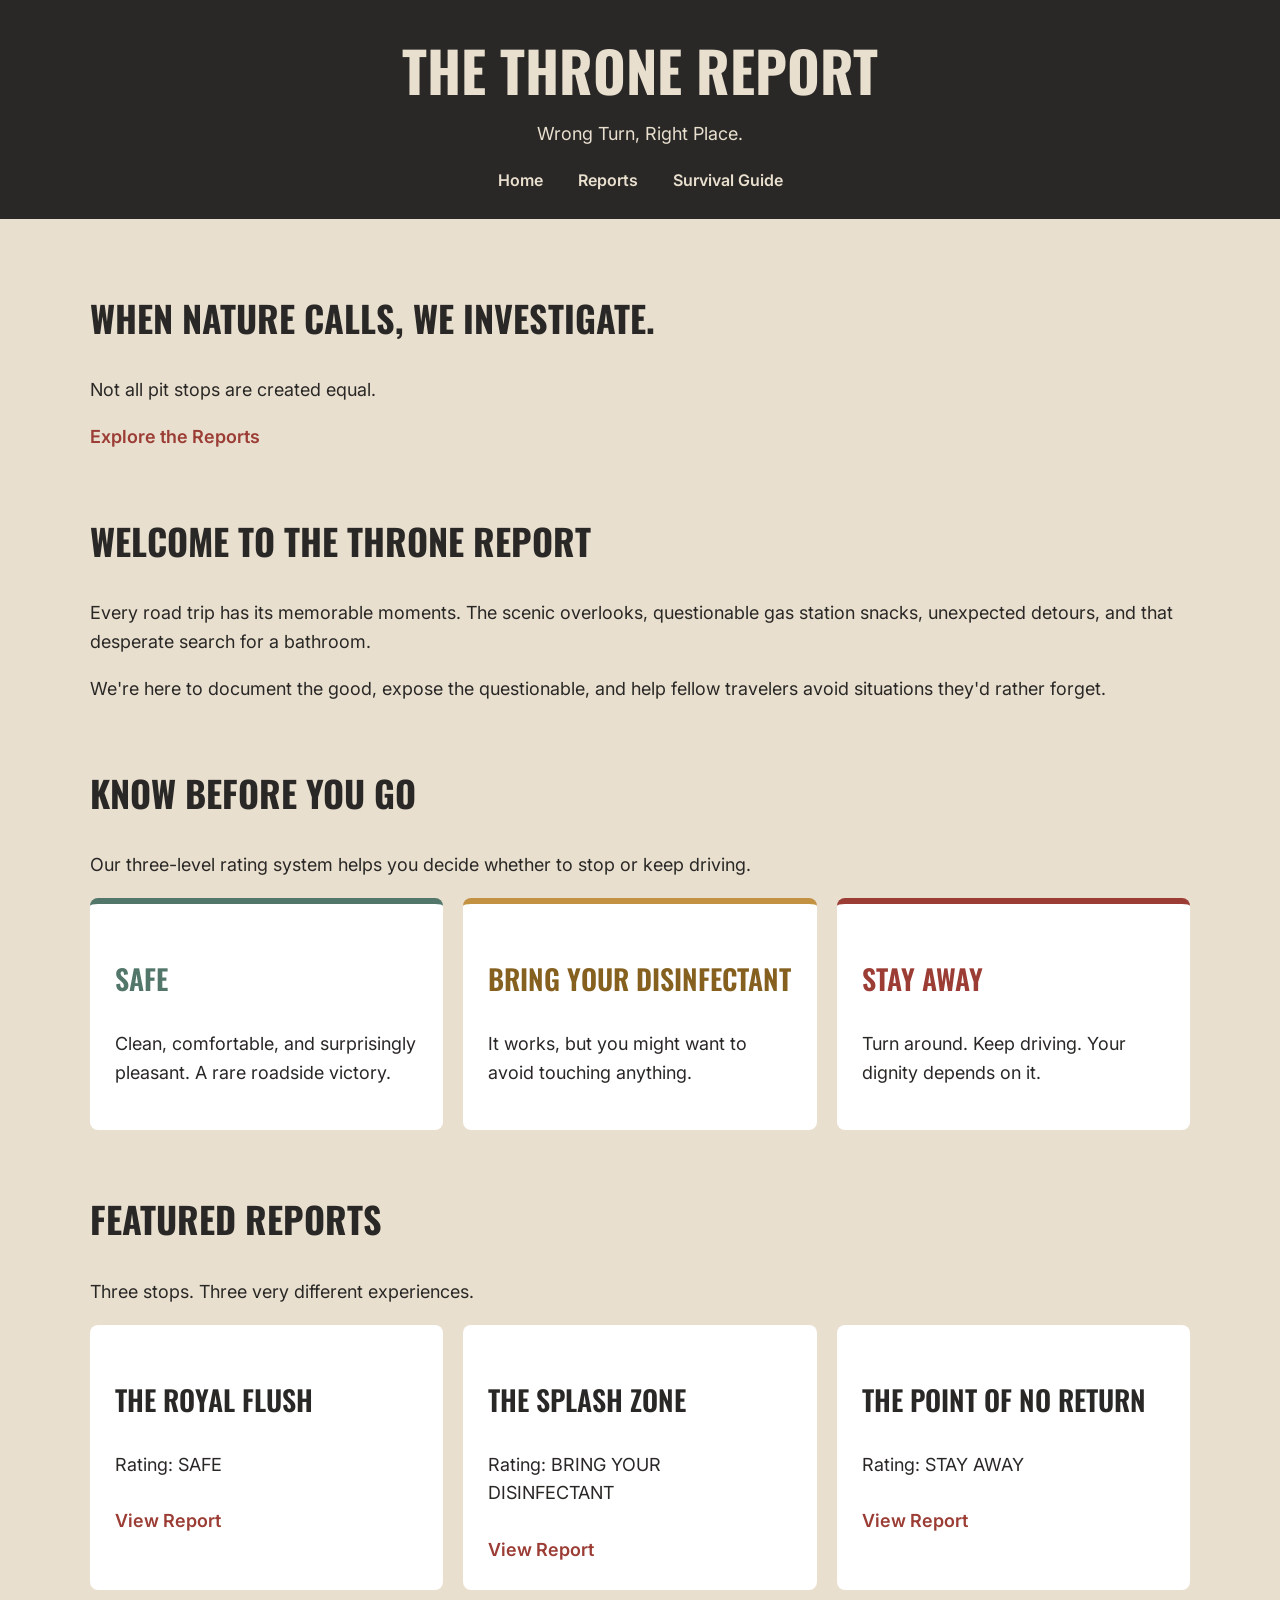
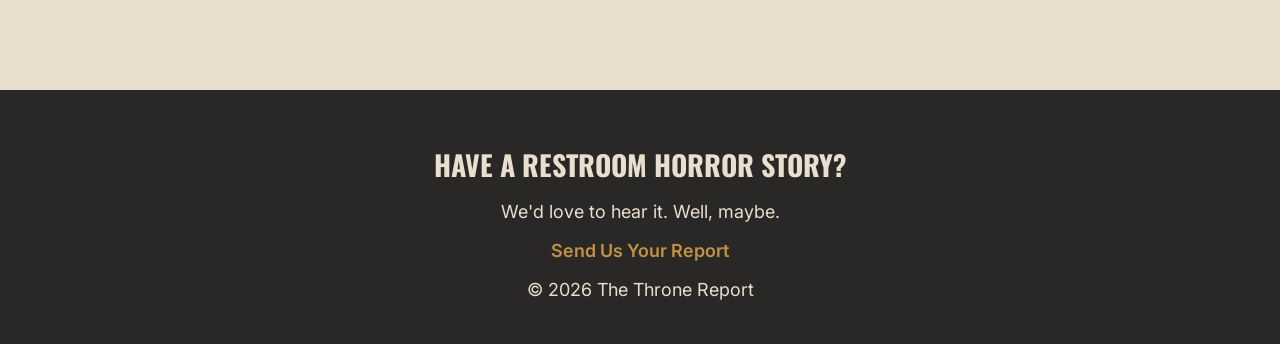
==== index.html @ c5a7fa31 "First draft - The Throne Report" ====
<!DOCTYPE html>
<html lang="en">
<head>
    <meta charset="UTF-8">
    <meta name="viewport" content="width=device-width, initial-scale=1.0">
    <title>The Throne Report | Home</title>
    <link rel="stylesheet" href="css/style.css">
    <script src="js/script.js" defer></script>
</head>
<body>
<header>
    <h1>The Throne Report</h1>
    <p>Wrong Turn, Right Place.</p>

    <nav>
        <a href="index.html">Home</a>
        <a href="reports.html">Reports</a>
        <a href="survival-guide.html">Survival Guide</a>
    </nav>
</header>

<main>
    <section id="hero">
        <h2>When Nature Calls, We Investigate.</h2>
        <p>Not all pit stops are created equal.</p>
        <a href="reports.html">Explore the Reports</a>
    </section>

    <section id="about">
        <h2>Welcome to The Throne Report</h2>

        <p>Every road trip has its memorable moments.
        The scenic overlooks, questionable gas station
        snacks, unexpected detours, and that desperate
        search for a bathroom.</p>

        <p>We're here to document the good, expose the
        questionable, and help fellow travelers avoid
        situations they'd rather forget.</p>
    </section>

<section id="ratings">
    <h2>Know Before You Go</h2>
    <p>Our three-level rating system helps you
    decide whether to stop or keep driving.</p>

    <div class="rating-cards">
        <div class="rating safe">
            <h3>SAFE</h3>
            <p>Clean, comfortable, and surprisingly pleasant.
            A rare roadside victory.</p>
        </div>

        <div class="rating caution">
            <h3>BRING YOUR DISINFECTANT</h3>
            <p>It works, but you might want to avoid
            touching anything.</p>
        </div>

        <div class="rating danger">
            <h3>STAY AWAY</h3>
            <p>Turn around. Keep driving.
            Your dignity depends on it.</p>
        </div>
    </div>
</section>

<section id="featured">
    <h2>Featured Reports</h2>
    <p>Three stops. Three very different experiences.</p>

    <div class="featured-cards">
        <article>
            <h3>The Royal Flush</h3>
            <p>Rating: SAFE</p>
            <a href="reports.html">View Report</a>
        </article>

        <article>
            <h3>The Splash Zone</h3>
            <p>Rating: BRING YOUR DISINFECTANT</p>
            <a href="reports.html">View Report</a>
        </article>

        <article>
            <h3>The Point of No Return</h3>
            <p>Rating: STAY AWAY</p>
            <a href="reports.html">View Report</a>
        </article>
    </div>
</section>
</main>
<footer>
    <h2>Have a Restroom Horror Story?</h2>
    <p>We'd love to hear it. Well, maybe.</p>

    <a href="mailto:outliergraphix@gmail.com">
        Send Us Your Report
    </a>

    <p>&copy; 2026 The Throne Report</p>
</footer>
</body>
</html>
---- css/style.css ----
/* The Throne Report - Brand Colors & Fonts */

@import url('https://fonts.googleapis.com/css2?family=Inter:wght@400;600&family=Oswald:wght@500;600;700&display=swap');

:root {
    --red: #9B3D35;
    --mustard: #C39142;
    --teal: #52766A;
    --black: #292826;
    --cream: #E9DFCF;
}

/* Basic Page Styling */

body {
    margin: 0;
    background-color: var(--cream);
    color: var(--black);
    font-family: 'Inter', sans-serif;
    font-size: 18px;
    line-height: 1.6;
}

/* Headings */

h1, h2, h3 {
    font-family: 'Oswald', sans-serif;
    text-transform: uppercase;
}

h1 {
    font-size: 56px;
    font-weight: 700;
}

h2 {
    font-size: 36px;
    font-weight: 700;
}

h3 {
    font-size: 28px;
    font-weight: 600;
}

/* Links */

a {
    color: var(--red);
    font-weight: 600;
    text-decoration: none;
}

a:hover {
    text-decoration: underline;
}

/* Header */

header {
    background-color: var(--black);
    color: var(--cream);
    text-align: center;
    padding: 25px 20px;
}

header h1 {
    margin: 0;
    color: var(--cream);
}

header p {
    margin: 5px 0 20px;
}

/* Navigation */

nav {
    display: flex;
    justify-content: center;
    gap: 35px;
}

nav a {
    color: var(--cream);
    font-size: 16px;
}

nav a:hover {
    color: var(--mustard);
}

/* Main Content */

main {
    max-width: 1100px;
    margin: 0 auto;
    padding: 40px 25px;
}

section {
    margin-bottom: 60px;
}

/* Footer */

footer {
    background-color: var(--black);
    color: var(--cream);
    text-align: center;
    padding: 30px 20px;
}

footer h2 {
    font-size: 28px;
    margin-bottom: 10px;
}

footer a {
    color: var(--mustard);
}

footer p {
    margin: 10px 0;
}

/* Rating Cards */

.rating-cards,
.featured-cards,
.report-cards {
    display: grid;
    grid-template-columns: repeat(3, 1fr);
    gap: 20px;
}

.rating,
.featured-cards article,
.report {
    background-color: #fff;
    padding: 25px;
    border-radius: 8px;
}

/* Rating Colors */

.safe {
    border-top: 6px solid var(--teal);
}

.caution {
    border-top: 6px solid var(--mustard);
}

.danger {
    border-top: 6px solid var(--red);
}

/* Card Headings */

.safe h3 {
    color: var(--teal);
}

.caution h3 {
    color: #85601F;
}

.danger h3 {
    color: var(--red);
}

/* Featured Report Links */

.featured-cards a {
    display: inline-block;
    margin-top: 10px;
}

/* Photo Gallery */

.gallery-grid {
    display: grid;
    grid-template-columns: repeat(3, 1fr);
    gap: 15px;
}

.gallery-grid img {
    width: 100%;
    height: 220px;
    object-fit: cover;
    border-radius: 6px;
    cursor: pointer;
}

/* Embedded Map & Video */

iframe {
    max-width: 100%;
    border: none;
    border-radius: 6px;
}

/* Mobile Layout */

@media (max-width: 768px) {
    .rating-cards,
    .featured-cards,
    .report-cards,
    .gallery-grid {
        grid-template-columns: 1fr;
    }

    nav {
        flex-wrap: wrap;
        gap: 15px;
    }

    h1 {
        font-size: 40px;
    }
}
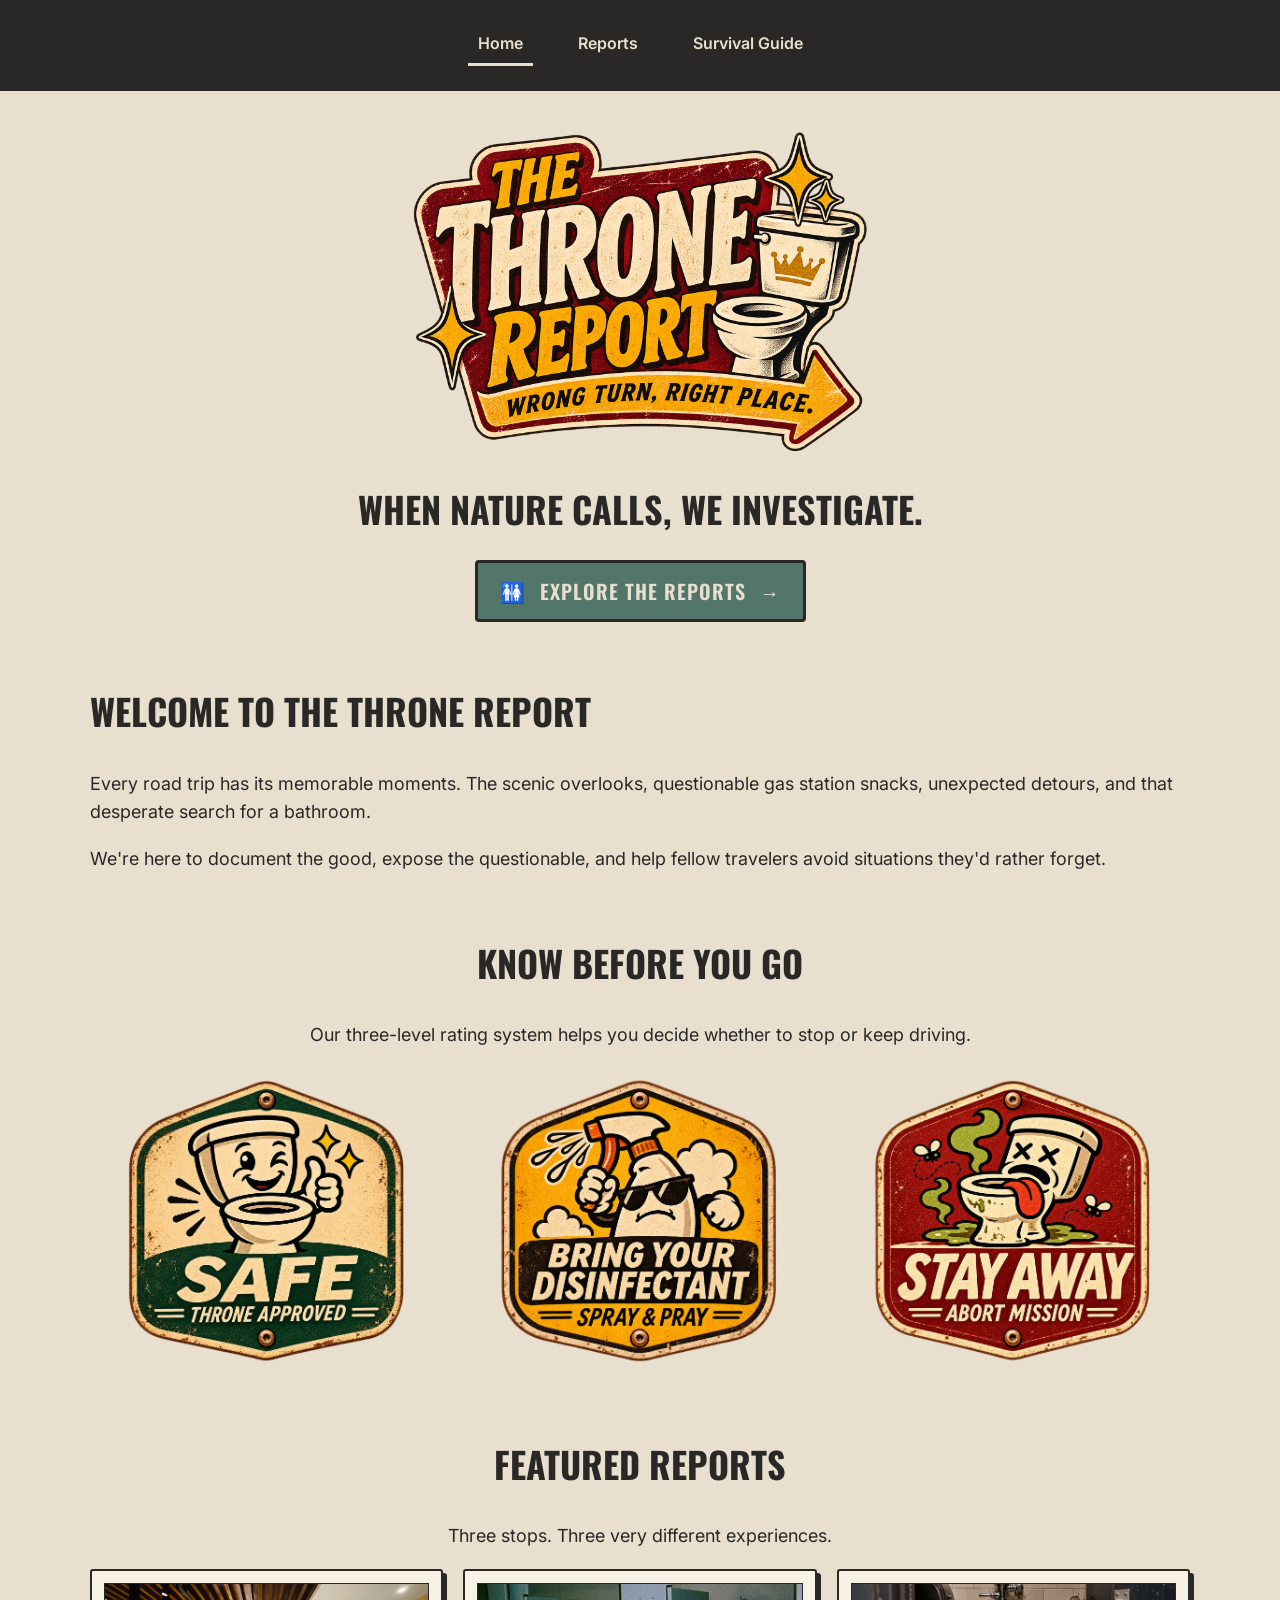
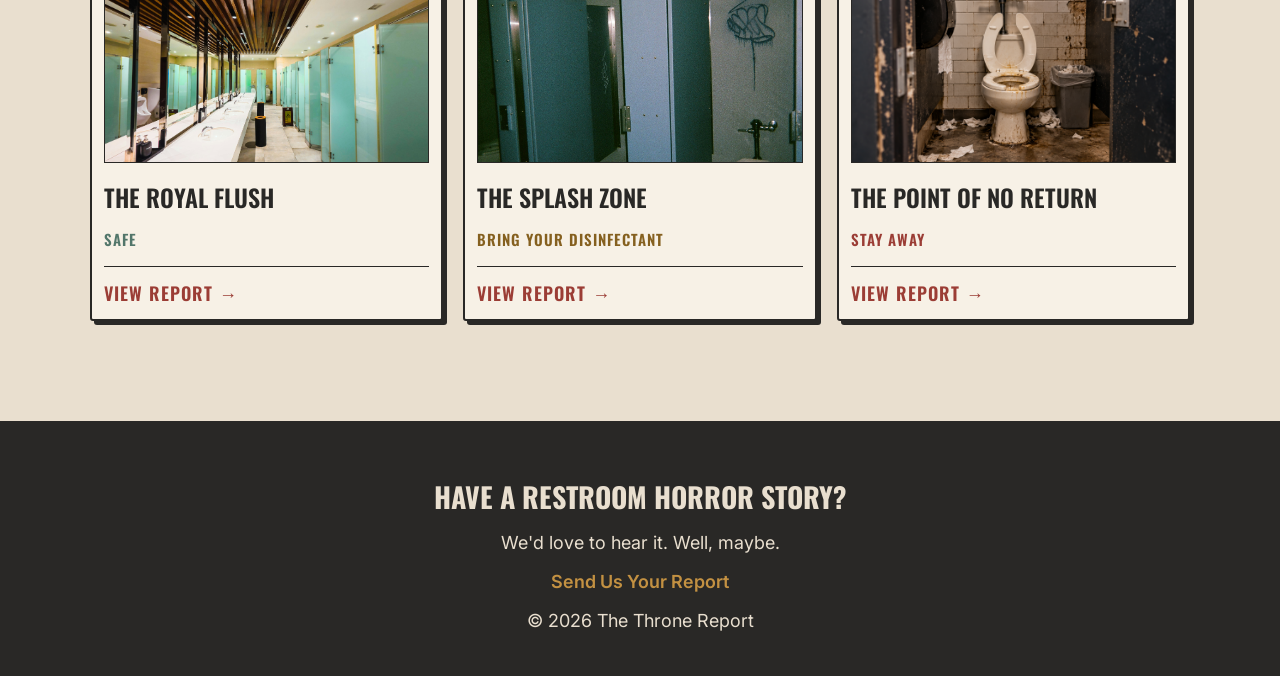
==== commit 487fe643: "Complete Draft 2 website updates" ====
--- a/index.html
+++ b/index.html
@@ -8,22 +8,32 @@
     <script src="js/script.js" defer></script>
 </head>
 <body>
+
 <header>
-    <h1>The Throne Report</h1>
-    <p>Wrong Turn, Right Place.</p>
+    
+<nav aria-label="Main navigation">
+    <a href="index.html" class="current" aria-current="page">Home</a>
+    <a href="reports.html">Reports</a>
+    <a href="survival-guide.html">Survival Guide</a>
+</nav>
 
-    <nav>
-        <a href="index.html">Home</a>
-        <a href="reports.html">Reports</a>
-        <a href="survival-guide.html">Survival Guide</a>
-    </nav>
 </header>
 
 <main>
     <section id="hero">
+        <img
+    src="images/throne-report-logo.png"
+    alt="The Throne Report - Wrong Turn, Right Place"
+    class="hero-logo"
+>
         <h2>When Nature Calls, We Investigate.</h2>
-        <p>Not all pit stops are created equal.</p>
-        <a href="reports.html">Explore the Reports</a>
+        
+<a href="reports.html" class="restroom-sign">
+    <span class="sign-icon" aria-hidden="true">🚻</span>
+    <span>Explore the Reports</span>
+    <span aria-hidden="true">→</span>
+</a>
+
     </section>
 
     <section id="about">
@@ -45,23 +55,22 @@
     decide whether to stop or keep driving.</p>
 
     <div class="rating-cards">
-        <div class="rating safe">
-            <h3>SAFE</h3>
-            <p>Clean, comfortable, and surprisingly pleasant.
-            A rare roadside victory.</p>
-        </div>
+        
+<div class="rating safe">
+    <img src="images/rating-safe.png"
+         alt="Safe - Throne Approved">
+</div>
 
-        <div class="rating caution">
-            <h3>BRING YOUR DISINFECTANT</h3>
-            <p>It works, but you might want to avoid
-            touching anything.</p>
-        </div>
+<div class="rating caution">
+    <img src="images/rating-disinfectant.png"
+         alt="Bring Your Disinfectant - Spray and Pray">
+</div>
 
-        <div class="rating danger">
-            <h3>STAY AWAY</h3>
-            <p>Turn around. Keep driving.
-            Your dignity depends on it.</p>
-        </div>
+<div class="rating danger">
+    <img src="images/rating-stay-away.png"
+         alt="Stay Away - Abort Mission">
+</div>
+
     </div>
 </section>
 
@@ -70,23 +79,39 @@
     <p>Three stops. Three very different experiences.</p>
 
     <div class="featured-cards">
-        <article>
-            <h3>The Royal Flush</h3>
-            <p>Rating: SAFE</p>
-            <a href="reports.html">View Report</a>
-        </article>
+        
+<article class="featured-report">
+    <img src="images/clean-restroom.jpg"
+         alt="Clean public restroom">
 
-        <article>
-            <h3>The Splash Zone</h3>
-            <p>Rating: BRING YOUR DISINFECTANT</p>
-            <a href="reports.html">View Report</a>
-        </article>
+    <h3>The Royal Flush</h3>
+    <p class="report-rating safe-text">SAFE</p>
 
-        <article>
-            <h3>The Point of No Return</h3>
-            <p>Rating: STAY AWAY</p>
-            <a href="reports.html">View Report</a>
-        </article>
+    <a href="reports.html#royal-flush">View Report →</a>
+</article>
+
+<article class="featured-report">
+    <img src="images/older-sink.jpg"
+         alt="Older public restroom sink">
+
+    <h3>The Splash Zone</h3>
+    <p class="report-rating caution-text">
+        BRING YOUR DISINFECTANT
+    </p>
+
+    <a href="reports.html#splash-zone">View Report →</a>
+</article>
+
+<article class="featured-report">
+    <img src="images/neglected-stall.png"
+         alt="Neglected public restroom stall">
+
+    <h3>The Point of No Return</h3>
+    <p class="report-rating danger-text">STAY AWAY</p>
+
+    <a href="reports.html#point-of-no-return">View Report →</a>
+</article>
+
     </div>
 </section>
 </main>
--- a/css/style.css
+++ b/css/style.css
@@ -25,7 +25,7 @@
 /* Headings */
 
 h1, h2, h3 {
-    font-family: 'Oswald', sans-serif;
+    font-family: 'oswald', sans-serif;
     text-transform: uppercase;
 }
 
@@ -221,3 +221,172 @@
         font-size: 40px;
     }
 }
+
+#hero {
+    text-align: center;
+}
+
+.hero-logo {
+    display: block;
+    width: 100%;
+    max-width: 480px;
+    height: auto;
+    margin: 0 auto 25px;
+}
+
+#hero .restroom-sign {
+    display: inline-flex;
+    align-items: center;
+    justify-content: center;
+    gap: 14px;
+    background-color: var(--teal);
+    color: var(--cream);
+    border: 3px solid var(--black);
+    border-radius: 4px;
+    padding: 12px 22px;
+    font-family: 'Oswald', sans-serif;
+    font-size: 20px;
+    font-weight: 600;
+    text-transform: uppercase;
+    letter-spacing: 1px;
+    text-decoration: none;
+    transition: background-color 0.2s ease;
+}
+
+#hero .restroom-sign:hover {
+    background-color: var(--black);
+    color: var(--cream);
+}
+
+#hero .restroom-sign:focus-visible {
+    outline: 3px solid var(--red);
+    outline-offset: 4px;
+}
+#hero h2 {
+    margin-bottom: 22px;
+}
+
+#ratings {
+    text-align: center;
+}
+
+#ratings .rating {
+    background: transparent;
+    border: none;
+    padding: 10px;
+    border-radius: 0;
+}
+
+#ratings .rating img {
+    display: block;
+    width: 100%;
+    max-width: 300px;
+    height: auto;
+    margin: 0 auto;
+}
+
+#ratings .rating p {
+    font-size: 16px;
+    margin-top: 15px;
+    line-height: 1.5;
+}
+
+/* Vintage Featured Report Cards */
+
+#featured {
+    text-align: center;
+}
+
+#featured .featured-report {
+    background-color: #F7F1E6;
+    border: 2px solid var(--black);
+    border-radius: 3px;
+    padding: 12px;
+    text-align: left;
+    box-shadow: 4px 4px 0 var(--black);
+    display: flex;
+    flex-direction: column;
+}
+
+#featured .featured-report img {
+    width: 100%;
+    height: 180px;
+    object-fit: cover;
+    border: 1px solid var(--black);
+    box-sizing: border-box;
+}
+
+#featured .featured-report h3 {
+    font-size: 24px;
+    margin: 15px 0 5px;
+}
+
+#featured .report-rating {
+    font-family: 'Oswald', sans-serif;
+    font-size: 15px;
+    font-weight: 600;
+    letter-spacing: 1px;
+    margin: 5px 0 15px;
+}
+
+.safe-text {
+    color: var(--teal);
+}
+
+.caution-text {
+    color: #85601F;
+}
+
+.danger-text {
+    color: var(--red);
+}
+
+#featured .featured-report a {
+    margin-top: auto;
+    padding-top: 12px;
+    border-top: 1px solid var(--black);
+    text-transform: uppercase;
+    font-family: 'Oswald', sans-serif;
+    letter-spacing: 1px;
+}
+
+#featured .featured-report {
+    transition: transform 0.2s ease,
+                box-shadow 0.2s ease;
+}
+
+#featured .featured-report:hover {
+    transform: translateY(-4px);
+    box-shadow: 6px 6px 0 var(--black);
+}
+
+nav a {
+    padding: 6px 10px;
+    border-bottom: 3px solid transparent;
+    transition: color 0.2s ease;
+}
+
+nav a:hover {
+    color: var(--mustard);
+    border-bottom-color: var(--mustard);
+}
+
+nav a:active {
+    color: var(--cream);
+    background-color: var(--red);
+}
+
+nav a.current {
+    color: var(--cream);
+    border-bottom-color: var(--cream);
+}
+
+nav a:focus-visible {
+    outline: 3px solid var(--mustard);
+    outline-offset: 3px;
+}
+
+main a:active {
+    opacity: 0.75;
+}
+
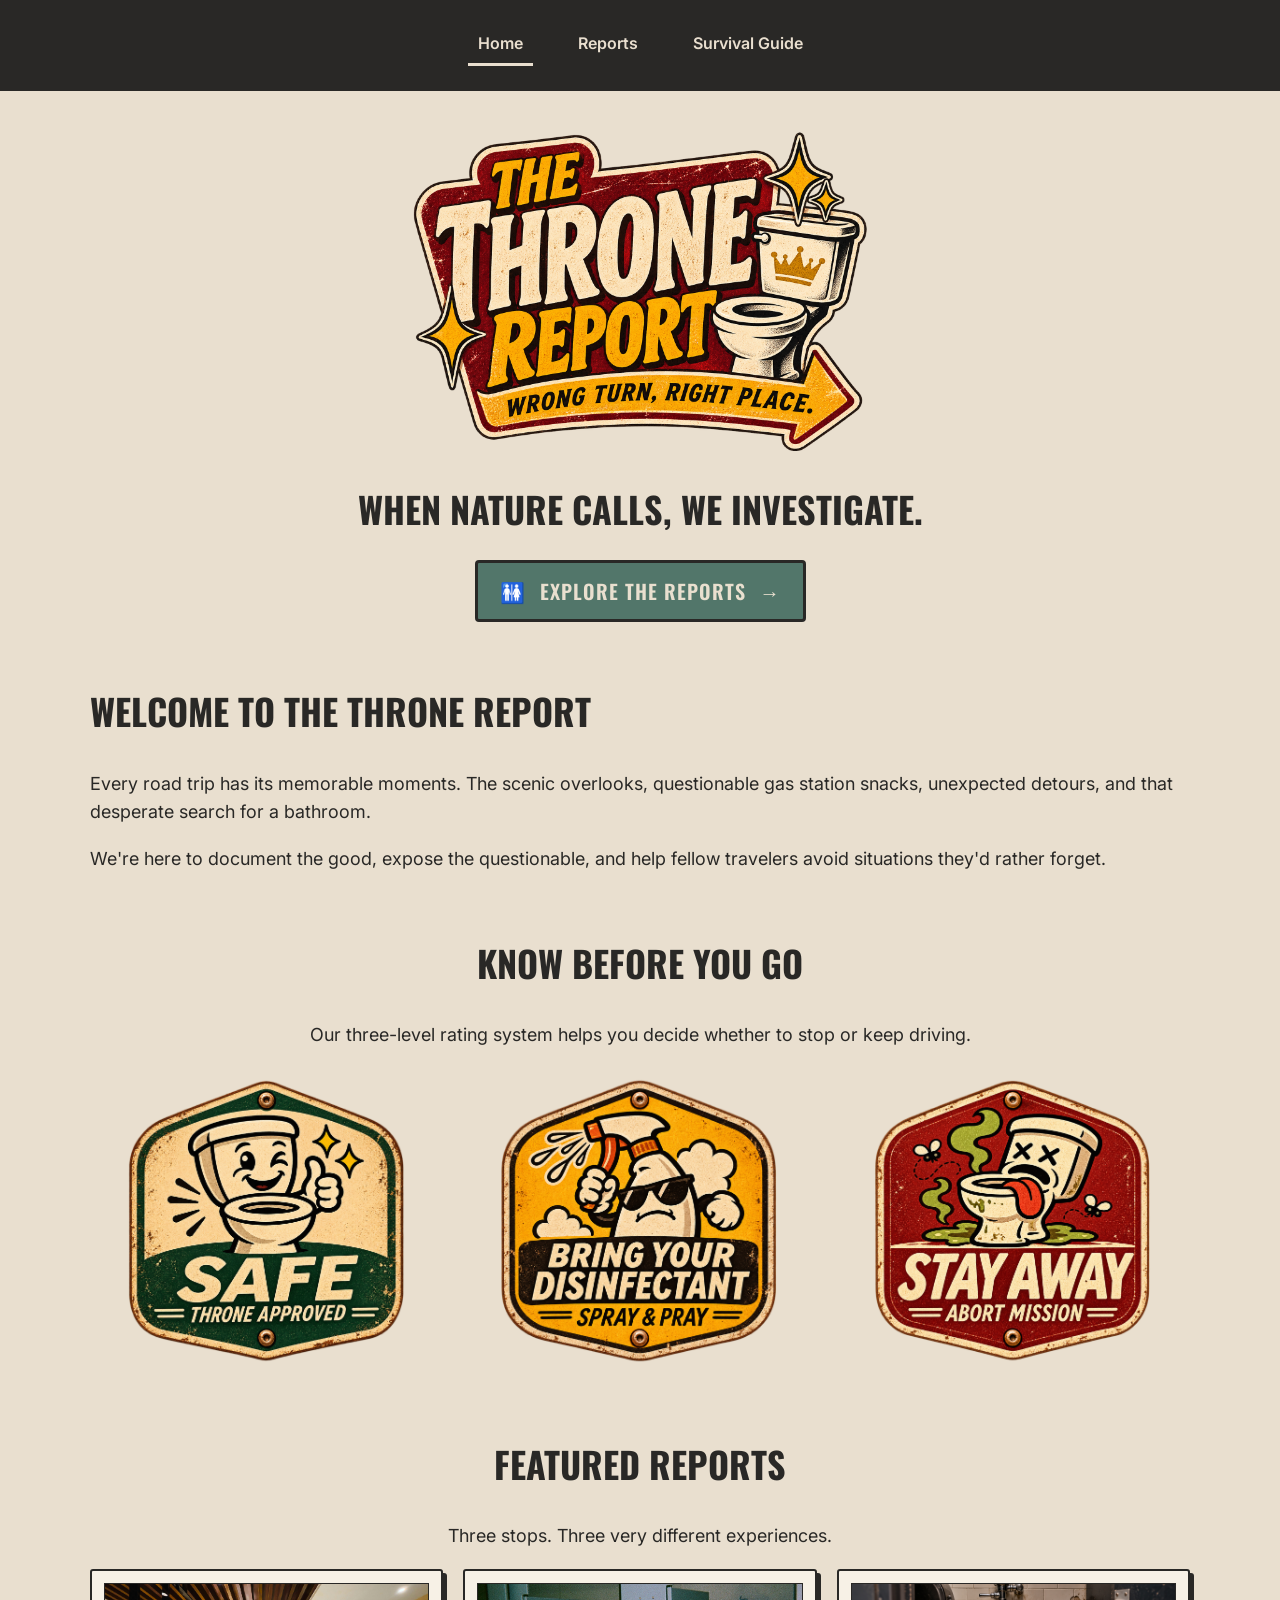
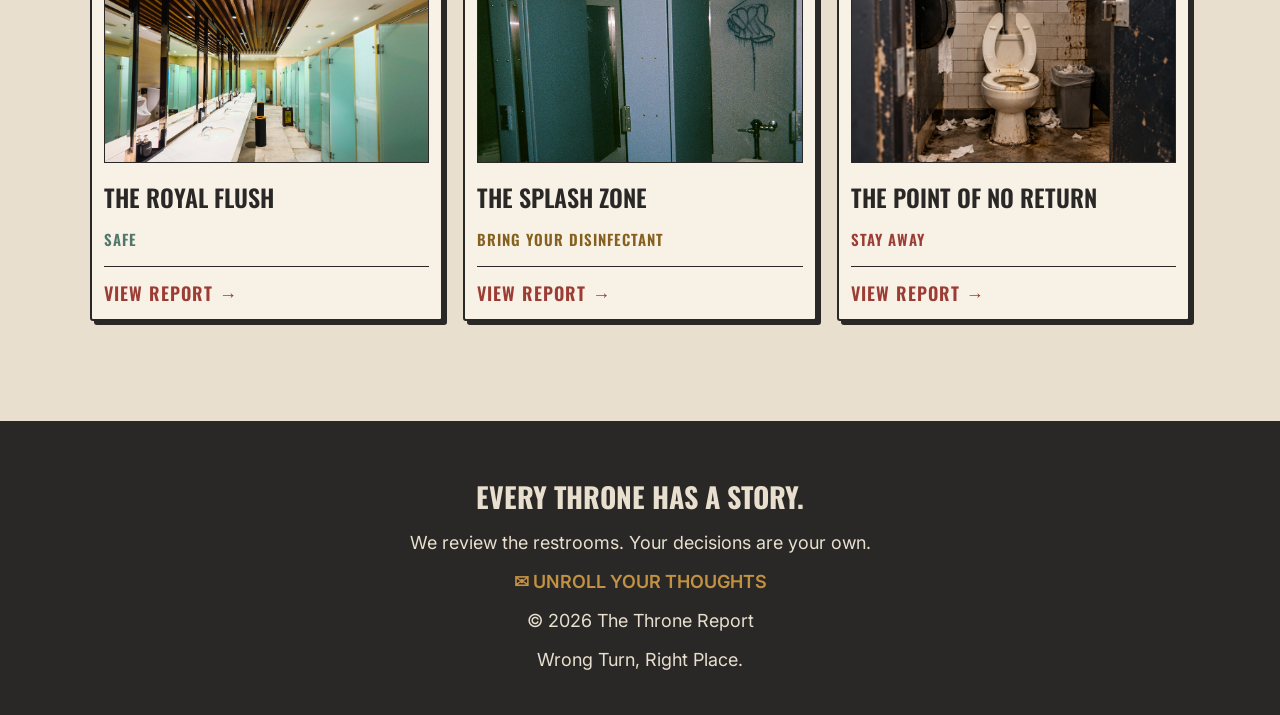
==== commit cde60250: "Update Survival Guide with interactive features and vintage styling" ====
--- a/index.html
+++ b/index.html
@@ -56,20 +56,89 @@
 
     <div class="rating-cards">
         
-<div class="rating safe">
-    <img src="images/rating-safe.png"
-         alt="Safe - Throne Approved">
+
+<div class="rating safe flip-card" tabindex="0"
+     aria-label="Safe rating: flip to reveal definition">
+
+    <div class="flip-card-inner">
+
+        <div class="flip-card-front">
+            <img src="images/rating-safe.png"
+                 alt="Safe - Throne Approved">
+        </div>
+
+        <div class="flip-card-back safe-back">
+            <h3>THRONE APPROVED</h3>
+
+            <p>
+                A rare roadside sanctuary.
+                Clean seats, stocked paper,
+                and absolutely no reason to hover.
+            </p>
+
+            <span class="rating-stamp">
+                OFFICIAL THRONE REPORT RATING
+            </span>
+        </div>
+
+    </div>
+
 </div>
 
-<div class="rating caution">
-    <img src="images/rating-disinfectant.png"
-         alt="Bring Your Disinfectant - Spray and Pray">
+<div class="rating caution flip-card" tabindex="0"
+     aria-label="Bring Disinfectant: flip to reveal definition">
+
+    <div class="flip-card-inner">
+
+        <div class="flip-card-front">
+            <img src="images/rating-disinfectant.png"
+                 alt="Bring Disinfectant">
+        </div>
+
+        <div class="flip-card-back caution-back">
+            <h3>SPRAY &amp; PRAY</h3>
+
+            <p>
+                Not quite a crime scene, but don't
+                touch anything you don't have to.
+                Proceed with wipes and low expectations.
+            </p>
+
+            <span class="rating-stamp">
+                OFFICIAL THRONE REPORT RATING
+            </span>
+        </div>
+
+    </div>
 </div>
 
-<div class="rating danger">
-    <img src="images/rating-stay-away.png"
-         alt="Stay Away - Abort Mission">
+<div class="rating danger flip-card" tabindex="0"
+     aria-label="Stay Away: flip to reveal definition">
+
+    <div class="flip-card-inner">
+
+        <div class="flip-card-front">
+            <img src="images/rating-stay-away.png"
+                 alt="Stay Away">
+        </div>
+
+        <div class="flip-card-back danger-back">
+            <h3>ABORT MISSION</h3>
+
+            <p>
+                Whatever brought you here can wait.
+                Get back in the car. We don't ask
+                questions about what happened inside.
+            </p>
+
+            <span class="rating-stamp">
+                OFFICIAL THRONE REPORT RATING
+            </span>
+        </div>
+
+    </div>
 </div>
+
 
     </div>
 </section>
@@ -115,15 +184,24 @@
     </div>
 </section>
 </main>
+
 <footer>
-    <h2>Have a Restroom Horror Story?</h2>
-    <p>We'd love to hear it. Well, maybe.</p>
-
-    <a href="mailto:outliergraphix@gmail.com">
-        Send Us Your Report
+    <h2>Every Throne Has a Story.</h2>
+
+    <p class="footer-subtitle">
+        We review the restrooms. Your decisions are your own.
+    </p>
+
+    <a class="footer-contact"
+       href="mailto:outliergraphix@gmail.com">
+        ✉ UNROLL YOUR THOUGHTS
     </a>
 
-    <p>&copy; 2026 The Throne Report</p>
+    <div class="footer-bottom">
+        <p>&copy; 2026 The Throne Report</p>
+        <p class="footer-tagline">Wrong Turn, Right Place.</p>
+    </div>
 </footer>
+
 </body>
 </html>
--- a/css/style.css
+++ b/css/style.css
@@ -390,3 +390,851 @@
     opacity: 0.75;
 }
 
+.flip-card {
+    perspective: 1000px;
+    cursor: pointer;
+}
+
+.flip-card-inner {
+    position: relative;
+    width: 100%;
+    height: 100%;
+    transition: transform 0.7s ease;
+    transform-style: preserve-3d;
+}
+
+.flip-card:hover .flip-card-inner,
+.flip-card:focus .flip-card-inner {
+    transform: rotateY(180deg);
+}
+
+.flip-card-front,
+.flip-card-back {
+    width: 100%;
+    height: 100%;
+    backface-visibility: hidden;
+    -webkit-backface-visibility: hidden;
+}
+
+.flip-card-front {
+    position: relative;
+}
+
+.flip-card-front img {
+    display: block;
+    width: 100%;
+    height: 100%;
+    object-fit: contain;
+}
+
+.flip-card-back {
+    position: absolute;
+    top: 0;
+    left: 0;
+    transform: rotateY(180deg);
+
+    display: flex;
+    flex-direction: column;
+    align-items: center;
+    justify-content: center;
+    gap: 12px;
+
+    padding: 20px;
+    box-sizing: border-box;
+    align-content: center;
+    text-align: center;
+
+    border: 3px solid #292826;
+    border-radius: 12px;
+}
+
+
+.safe-back {
+    background-color: var(--teal);
+    color: var(--cream);
+}
+
+#ratings .safe-back h3 {
+    color: var(--cream);
+}
+
+
+.flip-card-back h3 {
+    margin: 0;
+    font-family: 'Oswald', sans-serif;
+    font-size: 1.4rem;
+    letter-spacing: 1px;
+}
+
+.flip-card-back p {
+    margin: 0;
+    font-size: 0.9rem;
+    line-height: 1.5;
+}
+
+.rating-stamp {
+    font-size: 0.6rem;
+    letter-spacing: 1px;
+    text-transform: uppercase;
+    opacity: 0.8;
+}
+
+.flip-card-back h3,
+.flip-card-back p,
+.flip-card-back .rating-stamp {
+    width: 100%;
+    text-align: center;
+}
+
+/* SAFE SIGN — REVERSE SIDE REFINEMENTS */
+
+.flip-card-back {
+    justify-content: center;
+    gap: 14px;
+    padding: 24px;
+}
+
+.flip-card-back h3 {
+    display: block;
+    margin: 0;
+    font-family: 'Oswald', sans-serif;
+    font-size: 1.8rem;
+    font-weight: 600;
+    line-height: 1.2;
+    text-align: center;
+}
+
+.flip-card-back p {
+    margin: 0;
+    font-size: 0.9rem;
+    line-height: 1.5;
+    text-align: center;
+}
+
+.flip-card-back .rating-stamp {
+    display: block;
+    margin-top: 6px;
+    font-size: 0.6rem;
+    letter-spacing: 1px;
+    text-align: center;
+}
+
+/* BRING DISINFECTANT — REVERSE SIDE */
+
+.caution-back {
+    background-color: var(--mustard);
+    color: var(--black);
+}
+
+#ratings .caution-back h3 {
+    color: var(--black);
+}
+
+/* STAY AWAY — REVERSE SIDE */
+
+.danger-back {
+    background-color: var(--red);
+    color: var(--cream);
+}
+
+#ratings .danger-back h3 {
+    color: var(--cream);
+}
+
+#reports .report-cards {
+    align-items: start;
+    gap: 20px;
+}
+
+#reports .report {
+    background-color: #F7F1E6;
+    border: 2px solid var(--black);
+    border-radius: 3px;
+    border-top-width: 6px;
+    padding: 18px;
+    box-shadow: 4px 4px 0 var(--black);
+    min-width: 0;
+}
+
+#reports .report.safe {
+    border-top-color: var(--teal);
+}
+
+#reports .report.caution {
+    border-top-color: var(--mustard);
+}
+
+#reports .report.danger {
+    border-top-color: var(--red);
+}
+
+.report-header {
+    display: flex;
+    justify-content: space-between;
+    align-items: center;
+    flex-wrap: wrap;
+    gap: 6px;
+    border-bottom: 1px solid var(--black);
+    padding-bottom: 10px;
+}
+
+.report-file,
+.report-category,
+.flush-count,
+.flush-guide {
+    font-family: 'Oswald', sans-serif;
+    font-size: 13px;
+    font-weight: 600;
+    letter-spacing: 0.5px;
+}
+
+.report-file {
+    color: var(--red);
+}
+
+.report-category {
+    color: var(--black);
+}
+
+#reports .report.safe .report-category {
+    color: var(--teal);
+}
+
+#reports .report.caution .report-category {
+    color: #85601F;
+}
+
+#reports .report.danger .report-category {
+    color: var(--red);
+}
+
+#reports .report h2 {
+    font-size: 25px;
+    line-height: 1.2;
+    margin: 16px 0 12px;
+}
+
+.flush-guide {
+    margin-bottom: 24px;
+    color: var(--red);
+}
+
+.flush-rating {
+    display: flex;
+    align-items: center;
+    flex-wrap: wrap;
+    gap: 8px;
+    margin-bottom: 12px;
+}
+
+.flush-icons {
+    display: flex;
+    gap: 4px;
+}
+
+
+.drop-icon {
+    width: 23px;
+    height: 23px;
+    fill: none;
+    stroke: #B6AEA0;
+    stroke-width: 1.5;
+    stroke-linejoin: round;
+}
+
+.drop-icon.filled {
+    fill: currentColor;
+    stroke: currentColor;
+}
+
+.safe .drop-icon.filled {
+    color: var(--teal);
+}
+
+.caution .drop-icon.filled {
+    color: var(--mustard);
+}
+
+.danger .drop-icon.filled {
+    color: var(--red);
+}
+
+.flush-count {
+    color: var(--black);
+}
+
+#reports .report-preview {
+    font-size: 15px;
+    line-height: 1.5;
+    margin: 10px 0 16px;
+}
+
+.report-details {
+    border-top: 1px solid var(--black);
+    padding-top: 12px;
+}
+
+.report-details summary {
+    cursor: pointer;
+    color: var(--red);
+    font-family: 'Oswald', sans-serif;
+    font-size: 15px;
+    font-weight: 600;
+    letter-spacing: 0.5px;
+}
+
+.report-details summary:hover {
+    text-decoration: underline;
+}
+
+.report-details summary:focus-visible {
+    outline: 2px solid var(--red);
+    outline-offset: 4px;
+}
+
+.report-expanded p {
+    font-size: 15px;
+    line-height: 1.5;
+    margin: 12px 0;
+}
+
+@media (max-width: 768px) {
+    #reports .report-cards {
+        grid-template-columns: 1fr;
+        gap: 16px;
+    }
+
+    #reports .report {
+        padding: 14px;
+    }
+
+    #reports .report h2 {
+        font-size: 23px;
+        margin: 12px 0 10px;
+    }
+
+    .drop-icon {
+        width: 20px;
+        height: 20px;
+    }
+
+    #reports .report-preview {
+        margin: 8px 0 12px;
+    }
+}
+
+#reports > h1 {
+    margin-bottom: 5px;
+}
+
+#reports > h1 + p {
+    margin-top: 0;
+    margin-bottom: 22px;
+    font-size: 18px;
+}
+
+#reports .flush-guide {
+    font-family: 'Oswald', sans-serif;
+    font-size: 18px;
+    font-weight: 600;
+    line-height: 1.4;
+    color: var(--red);
+    letter-spacing: 0.3px;
+    margin-top: 0;
+    margin-bottom: 28px;
+}
+
+#gallery h2 {
+    margin-bottom: 5px;
+}
+
+#gallery > p {
+    margin-top: 0;
+}
+
+.gallery-instruction {
+    font-family: 'Oswald', sans-serif;
+    font-size: 15px;
+    font-weight: 600;
+    color: var(--red);
+    letter-spacing: 1px;
+    margin: 22px 0 12px;
+}
+
+.evidence-gallery {
+    display: flex;
+    gap: 20px;
+    overflow-x: auto;
+    scroll-snap-type: x mandatory;
+    padding: 5px 5px 22px;
+    scrollbar-color: var(--red) transparent;
+}
+
+.evidence-card {
+    flex: 0 0 290px;
+    margin: 0;
+    background-color: #F7F1E6;
+    border: 2px solid var(--black);
+    border-top: 6px solid var(--mustard);
+    box-shadow: 4px 4px 0 var(--black);
+    scroll-snap-align: start;
+}
+
+.evidence-card a {
+    display: block;
+    margin: 12px 12px 0;
+    overflow: hidden;
+}
+
+.evidence-card img {
+    display: block;
+    width: 100%;
+    height: 190px;
+    object-fit: cover;
+    filter: saturate(0.85);
+    transition: transform 0.3s ease, filter 0.3s ease;
+}
+
+.evidence-card a:hover img {
+    transform: scale(1.05);
+    filter: saturate(1);
+}
+
+.evidence-card figcaption {
+    display: flex;
+    flex-direction: column;
+    padding: 12px 14px 16px;
+}
+
+.evidence-card figcaption span {
+    font-family: 'Oswald', sans-serif;
+    font-size: 13px;
+    color: var(--red);
+    letter-spacing: 1px;
+}
+
+.evidence-card figcaption strong {
+    font-family: 'Oswald', sans-serif;
+    font-size: 22px;
+    text-transform: uppercase;
+    line-height: 1.3;
+    margin: 5px 0;
+}
+
+.evidence-card figcaption small {
+    font-family: 'Inter', sans-serif;
+    font-size: 13px;
+    line-height: 1.5;
+}
+
+@media (max-width: 768px) {
+    .evidence-card {
+        flex-basis: 250px;
+    }
+
+    .evidence-card img {
+        height: 170px;
+    }
+}
+
+.gallery-controls {
+    display: flex;
+    justify-content: flex-end;
+    gap: 10px;
+    margin-bottom: 12px;
+}
+
+.gallery-controls button {
+    background-color: var(--black);
+    color: var(--cream);
+    border: 2px solid var(--black);
+    border-radius: 3px;
+    width: 44px;
+    height: 40px;
+    font-size: 22px;
+    cursor: pointer;
+    transition: background-color 0.2s ease;
+}
+
+.gallery-controls button:hover {
+    background-color: var(--mustard);
+    color: var(--black);
+}
+
+.evidence-gallery {
+    scrollbar-width: none;
+}
+
+.evidence-gallery::-webkit-scrollbar {
+    display: none;
+}
+
+.gallery-wrapper {
+    position: relative;
+}
+
+.gallery-controls {
+    position: absolute;
+    top: 50%;
+    left: 0;
+    right: 0;
+    transform: translateY(-50%);
+    display: flex;
+    justify-content: space-between;
+    pointer-events: none;
+    z-index: 2;
+    margin: 0;
+    padding: 0 10px;
+}
+
+.gallery-controls button {
+    pointer-events: auto;
+    background-color: var(--black);
+    color: var(--cream);
+    border: 2px solid var(--mustard);
+    border-radius: 3px;
+    width: 42px;
+    height: 42px;
+    opacity: 0.9;
+}
+
+.gallery-controls button:hover {
+    background-color: var(--mustard);
+    color: var(--black);
+    opacity: 1;
+}
+
+#map h2 {
+    margin-bottom: 5px;
+}
+
+#map > p {
+    margin-top: 0;
+    margin-bottom: 20px;
+}
+
+#map iframe {
+    display: block;
+    width: 100%;
+    border: 2px solid var(--black) !important;
+    border-radius: 3px;
+    box-shadow: 5px 5px 0 var(--black);
+}
+
+#map .map-disclaimer {
+    font-size: 13px;
+    font-style: italic;
+    color: var(--black);
+    margin-top: 15px;
+}
+
+#survival > h1 {
+    margin-bottom: 5px;
+}
+
+#survival > h1 + p {
+    margin-top: 0;
+    margin-bottom: 30px;
+    font-size: 18px;
+}
+
+#survival > h2 {
+    margin-bottom: 5px;
+}
+
+.survival-intro {
+    margin-top: 0;
+    margin-bottom: 25px;
+    color: var(--red);
+    font-weight: 600;
+}
+
+.survival-rules {
+    display: grid;
+    grid-template-columns: repeat(2, minmax(0, 1fr));
+    gap: 22px;
+    list-style: none;
+    padding: 0;
+    margin: 0;
+}
+
+.survival-rule {
+    background-color: #F7F1E6;
+    border: 2px solid var(--black);
+    border-radius: 3px;
+    box-shadow: 4px 4px 0 var(--black);
+    overflow: hidden;
+    transition: transform 0.2s ease;
+}
+
+.survival-rule:hover {
+    transform: translateY(-4px);
+}
+
+.survival-rule img {
+    display: block;
+    width: 100%;
+    aspect-ratio: 1000 / 540;
+    object-fit: cover;
+}
+
+.survival-rule-text {
+    padding: 12px 16px 16px;
+}
+
+.survival-rule h3 {
+    font-size: 22px;
+    line-height: 1.2;
+    margin: 6px 0;
+}
+
+.survival-rule p {
+    font-size: 14px;
+    line-height: 1.45;
+}
+
+@media (max-width: 768px) {
+    .survival-rules {
+        grid-template-columns: 1fr;
+        gap: 16px;
+    }
+
+    .survival-rule {
+        display: flex;
+        align-items: center;
+    }
+
+    .survival-rule img {
+        width: 40%;
+        align-self: stretch;
+        aspect-ratio: auto;
+        object-fit: cover;
+    }
+
+    .survival-rule-text {
+        flex: 1;
+        min-width: 0;
+        padding: 12px;
+    }
+
+    .survival-rule h3 {
+        font-size: 19px;
+        margin: 5px 0;
+    }
+
+    .survival-rule p {
+        font-size: 13px;
+        line-height: 1.4;
+    }
+
+    .rule-number {
+        font-size: 12px;
+    }
+}
+
+@media (max-width: 380px) {
+    .survival-rule img {
+        width: 34%;
+    }
+
+    .survival-rule h3 {
+        font-size: 17px;
+    }
+}
+
+#video {
+    text-align: center;
+}
+
+.vintage-tv {
+    display: flex;
+    gap: 15px;
+    max-width: 550px;
+    margin: 25px auto 0;
+    padding: 20px;
+    background: var(--red);
+    border: 8px solid var(--black);
+    border-radius: 35px;
+    box-shadow: 8px 8px 0 var(--black);
+}
+
+.tv-screen {
+    flex: 1;
+    min-width: 0;
+    aspect-ratio: 16 / 9;
+    overflow: hidden;
+    border: 10px solid var(--cream);
+    border-radius: 30px;
+    background: var(--black);
+}
+
+.tv-screen iframe {
+    display: block;
+    width: 100%;
+    height: 100%;
+    border: 0;
+}
+
+.tv-controls {
+    display: flex;
+    flex-direction: column;
+    align-items: center;
+    gap: 20px;
+    width: 65px;
+    padding-top: 15px;
+}
+
+.tv-dial {
+    width: 45px;
+    height: 45px;
+    border: 6px solid var(--black);
+    border-radius: 50%;
+    background: var(--mustard);
+    box-shadow: inset 3px 3px 0 rgba(0, 0, 0, 0.2);
+}
+
+.tv-speaker {
+    width: 50px;
+    height: 75px;
+    background: repeating-linear-gradient(
+        to bottom,
+        var(--black) 0,
+        var(--black) 4px,
+        transparent 4px,
+        transparent 12px
+    );
+}
+
+.tv-label {
+    margin-top: 22px;
+    font-family: 'Oswald', sans-serif;
+    font-size: 16px;
+    letter-spacing: 1px;
+    color: var(--red);
+}
+
+@media (max-width: 600px) {
+    .vintage-tv {
+        gap: 6px;
+        padding: 8px;
+        border-width: 5px;
+        border-radius: 18px;
+        box-shadow: 4px 4px 0 var(--black);
+    }
+
+    .tv-screen {
+        border-width: 5px;
+        border-radius: 12px;
+    }
+
+    .tv-controls {
+        width: 28px;
+        gap: 12px;
+        padding-top: 5px;
+    }
+
+    .tv-dial {
+        width: 23px;
+        height: 23px;
+        border-width: 3px;
+    }
+
+    .tv-speaker {
+        width: 23px;
+        height: 35px;
+        background-size: auto 8px;
+    }
+
+    .tv-label {
+        font-size: 12px;
+    }
+}
+
+#random-tip {
+    text-align: center;
+}
+
+.emergency-sign {
+    max-width: 650px;
+    margin: 0 auto;
+    padding: 30px 25px;
+    background-color: var(--mustard);
+    border: 5px solid var(--black);
+    border-radius: 8px;
+    box-shadow: 6px 6px 0 var(--black);
+}
+
+.emergency-sign h2 {
+    font-family: 'Oswald', sans-serif;
+    font-size: 32px;
+    text-transform: uppercase;
+    color: var(--black);
+    margin: 0 0 10px;
+}
+
+.emergency-sign > p {
+    color: var(--black);
+    margin: 0 0 20px;
+}
+
+#tip-button {
+    font-family: 'Oswald', sans-serif;
+    font-size: 18px;
+    text-transform: uppercase;
+    letter-spacing: 1px;
+    color: var(--cream);
+    background-color: var(--red);
+    border: 2px solid var(--black);
+    border-radius: 5px;
+    padding: 12px 25px;
+    cursor: pointer;
+    box-shadow: 3px 3px 0 var(--black);
+    transition: transform 0.2s ease;
+}
+
+#tip-button:hover {
+    transform: translateY(-3px);
+}
+
+
+#tip-result:not(:empty) {
+    margin: 22px 0 0;
+    padding: 15px;
+    background-color: var(--cream);
+    border: 2px dashed var(--black);
+    color: var(--black);
+    font-weight: 600;
+    line-height: 1.5;
+}
+
+@media (max-width: 600px) {
+    .emergency-sign {
+        padding: 22px 15px;
+    }
+
+    .emergency-sign h2 {
+        font-size: 26px;
+    }
+
+    #tip-button {
+        font-size: 16px;
+        padding: 10px 18px;
+    }
+}
+
+#tip-result strong {
+    display: block;
+    font-family: 'Oswald', sans-serif;
+    font-size: 21px;
+    text-transform: uppercase;
+    color: var(--red);
+    margin-bottom: 8px;
+}
+
+#tip-result span {
+    display: block;
+    font-size: 15px;
+    line-height: 1.6;
+}
+
+
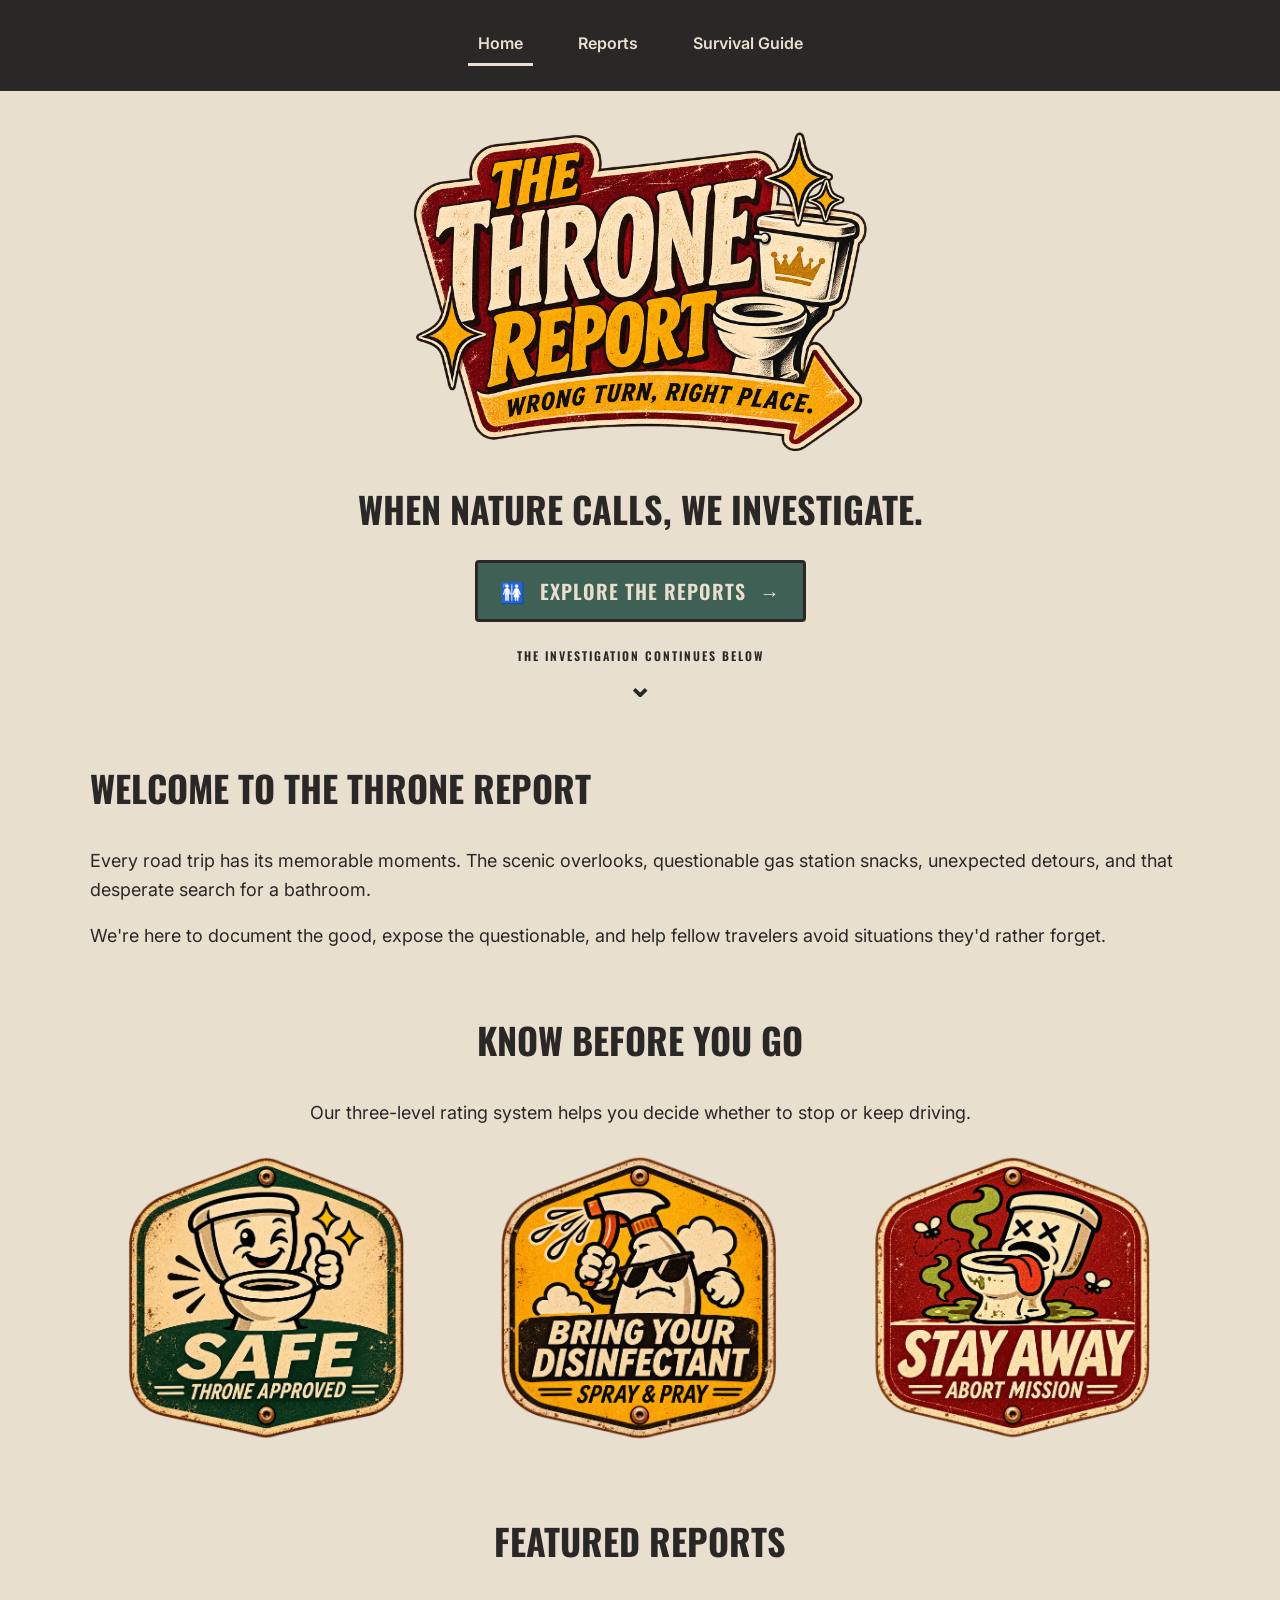
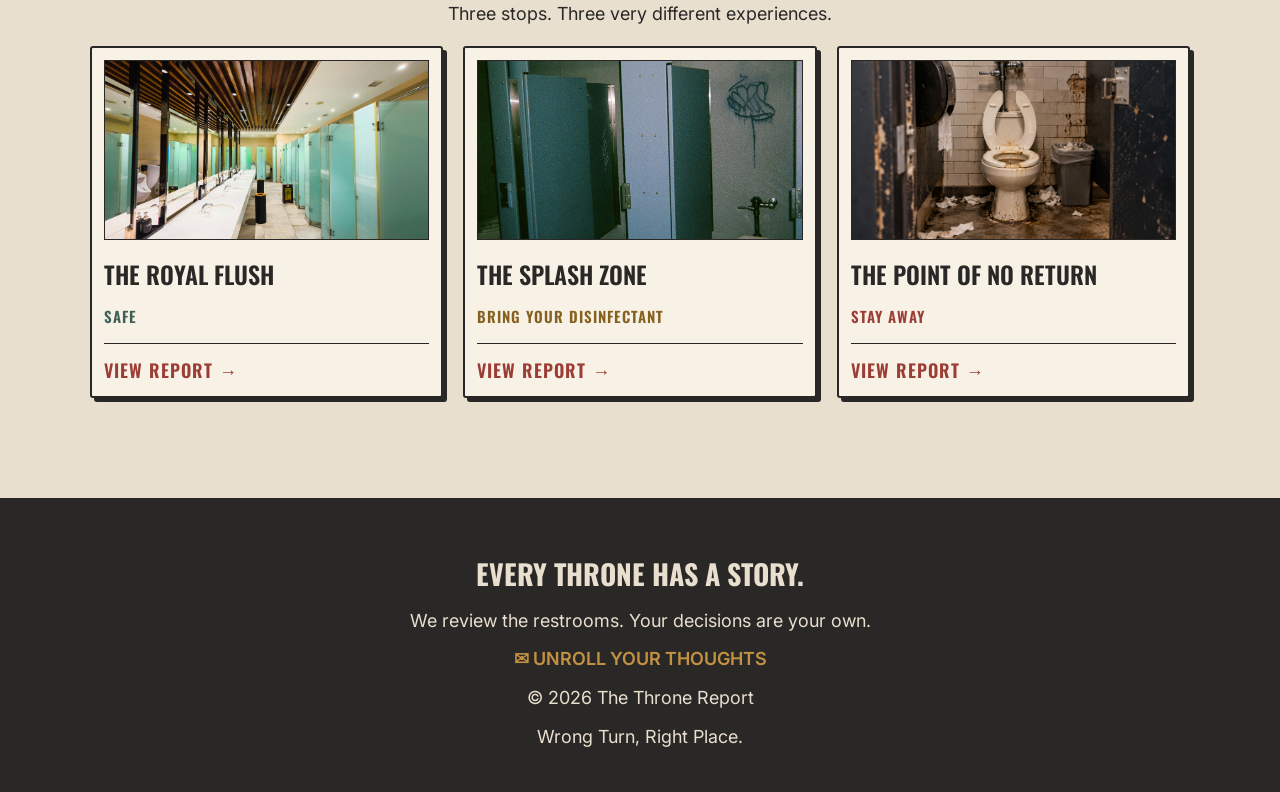
==== commit 1a1f4e76: "Final draft updates - interactions, accessibility, and responsive design" ====
--- a/index.html
+++ b/index.html
@@ -33,7 +33,10 @@
     <span>Explore the Reports</span>
     <span aria-hidden="true">→</span>
 </a>
-
+<a href="#ratings" class="scroll-indicator">
+    <span>THE INVESTIGATION CONTINUES BELOW</span>
+    <span class="scroll-arrow" aria-hidden="true">⌄</span>
+</a>
     </section>
 
     <section id="about">
@@ -49,7 +52,7 @@
         situations they'd rather forget.</p>
     </section>
 
-<section id="ratings">
+    <section id="ratings">
     <h2>Know Before You Go</h2>
     <p>Our three-level rating system helps you
     decide whether to stop or keep driving.</p>
--- a/css/style.css
+++ b/css/style.css
@@ -6,7 +6,7 @@
 :root {
     --red: #9B3D35;
     --mustard: #C39142;
-    --teal: #52766A;
+    --teal: #3E6055;
     --black: #292826;
     --cream: #E9DFCF;
 }
@@ -1237,4 +1237,305 @@
     line-height: 1.6;
 }
 
-
+/* Evidence Gallery Lightbox */
+
+.evidence-lightbox {
+    position: fixed;
+    inset: 0;
+    z-index: 1000;
+    display: none;
+    align-items: center;
+    justify-content: center;
+    padding: 25px;
+    box-sizing: border-box;
+    background-color: rgba(0, 0, 0, 0.9);
+}
+
+.evidence-lightbox.open {
+    display: flex;
+}
+
+.lightbox-content {
+    position: relative;
+    width: 100%;
+    max-width: 850px;
+    max-height: 90vh;
+    overflow-y: auto;
+    padding: 18px;
+    box-sizing: border-box;
+    background-color: var(--cream);
+    border: 3px solid var(--mustard);
+    text-align: center;
+}
+
+.lightbox-content img {
+    display: block;
+    max-width: 100%;
+    max-height: 60vh;
+    width: auto;
+    height: auto;
+    margin: 0 auto;
+    object-fit: contain;
+}
+
+.lightbox-caption {
+    margin-top: 15px;
+}
+
+.lightbox-caption strong {
+    display: block;
+    font-family: 'Oswald', sans-serif;
+    font-size: 24px;
+    text-transform: uppercase;
+}
+
+.lightbox-caption p {
+    margin: 5px 0;
+    font-size: 15px;
+}
+
+.lightbox-close {
+    position: absolute;
+    top: 8px;
+    right: 10px;
+    background-color: var(--red);
+    color: var(--cream);
+    border: 2px solid var(--black);
+    font-size: 24px;
+    width: 40px;
+    height: 40px;
+    cursor: pointer;
+    z-index: 1;
+}
+
+.lightbox-close:hover {
+    background-color: var(--black);
+}
+
+.lightbox-close:focus-visible {
+    outline: 3px solid var(--mustard);
+    outline-offset: 3px;
+}
+
+@media (max-width: 600px) {
+    .evidence-lightbox {
+        padding: 12px;
+    }
+
+    .lightbox-content {
+        padding: 12px;
+    }
+
+    .lightbox-content img {
+        max-height: 55vh;
+    }
+}
+
+/* Survival Guide — FAQ */
+
+#faq h2 {
+    margin-bottom: 20px;
+}
+
+#faq details {
+    background-color: #F7F1E6;
+    border: 2px solid var(--black);
+    border-left: 6px solid var(--red);
+    border-radius: 3px;
+    box-shadow: 4px 4px 0 var(--black);
+    margin-bottom: 16px;
+    padding: 0 18px;
+}
+
+#faq summary {
+    display: flex;
+    align-items: center;
+    justify-content: space-between;
+    gap: 15px;
+    padding: 18px 0;
+    cursor: pointer;
+    list-style: none;
+    font-family: 'Oswald', sans-serif;
+    font-size: 20px;
+    font-weight: 600;
+    text-transform: uppercase;
+}
+
+#faq summary::-webkit-details-marker {
+    display: none;
+}
+
+#faq summary::after {
+    content: "+";
+    color: var(--red);
+    font-size: 28px;
+    line-height: 1;
+}
+
+#faq details[open] summary::after {
+    content: "−";
+}
+
+#faq summary:hover {
+    color: var(--red);
+}
+
+#faq summary:focus-visible {
+    outline: 3px solid var(--mustard);
+    outline-offset: 4px;
+}
+
+#faq details p {
+    border-top: 1px solid var(--black);
+    padding: 15px 0 18px;
+    margin: 0;
+    font-size: 16px;
+}
+
+@media (max-width: 600px) {
+    #faq summary {
+        font-size: 17px;
+    }
+
+    #faq details {
+        padding: 0 14px;
+    }
+}
+
+/* Emergency Exit Strategy */
+
+#resources {
+    text-align: center;
+}
+
+.roadside-sign {
+    max-width: 750px;
+    margin: 0 auto;
+    padding: 35px 25px;
+    background-color: #B3262D;
+    color: #FFFFFF;
+    border: 5px solid var(--black);
+    border-radius: 6px;
+    box-shadow: 6px 6px 0 var(--black);
+}
+
+.roadside-label {
+    font-family: 'Oswald', sans-serif;
+    font-size: 20px;
+    font-weight: 700;
+    letter-spacing: 2px;
+    color: #FFFFFF;
+}
+
+.roadside-sign h2 {
+    margin: 12px 0;
+    color: #fffb00;
+    font-size: 45px;
+}
+
+.roadside-sign p {
+    max-width: 500px;
+    margin: 0 auto 25px;
+    font-size: 14px;
+    color: #FFFFFF;
+}
+
+.roadside-links {
+    display: flex;
+    justify-content: center;
+    flex-wrap: wrap;
+    gap: 15px;
+}
+
+.roadside-links a {
+    display: inline-block;
+    padding: 12px 22px;
+    background-color: var(--cream);
+    color: var(--black);
+    border: 2px solid var(--black);
+    border-radius: 3px;
+    font-family: 'Oswald', sans-serif;
+    font-size: 17px;
+    text-transform: uppercase;
+    letter-spacing: 1px;
+    text-decoration: none;
+    box-shadow: 3px 3px 0 var(--black);
+    transition: transform 0.2s ease;
+}
+
+.roadside-links a:hover {
+    transform: translateY(-3px);
+    background-color: var(--mustard);
+    color: var(--black);
+    text-decoration: none;
+}
+
+.roadside-links a:focus-visible {
+    outline: 3px solid var(--mustard);
+    outline-offset: 4px;
+}
+
+@media (max-width: 600px) {
+    .roadside-sign {
+        padding: 25px 15px;
+    }
+
+    .roadside-sign h2 {
+        font-size: 28px;
+    }
+
+    .roadside-links {
+        flex-direction: column;
+    }
+}
+
+/* Home Page Scroll Indicator */
+
+.scroll-indicator {
+    display: flex;
+    flex-direction: column;
+    align-items: center;
+    gap: 4px;
+    margin: 24px auto 0;
+    color: var(--black);
+    font-family: "Oswald", sans-serif;
+    font-size: 12px;
+    letter-spacing: 2px;
+    text-decoration: none;
+    text-align: center;
+    transition: color 0.2s ease;
+}
+
+.scroll-indicator:hover,
+.scroll-indicator:focus-visible {
+    color: var(--red);
+}
+
+.scroll-arrow {
+    font-size: 30px;
+    line-height: 1;
+    animation: scroll-bounce 2s infinite;
+}
+
+@keyframes scroll-bounce {
+    0%, 100% {
+        transform: translateY(0);
+    }
+    50% {
+        transform: translateY(6px);
+    }
+}
+
+html {
+    scroll-behavior: smooth;
+}
+
+@media (prefers-reduced-motion: reduce) {
+    html {
+        scroll-behavior: auto;
+    }
+
+    .scroll-arrow {
+        animation: none;
+    }
+}
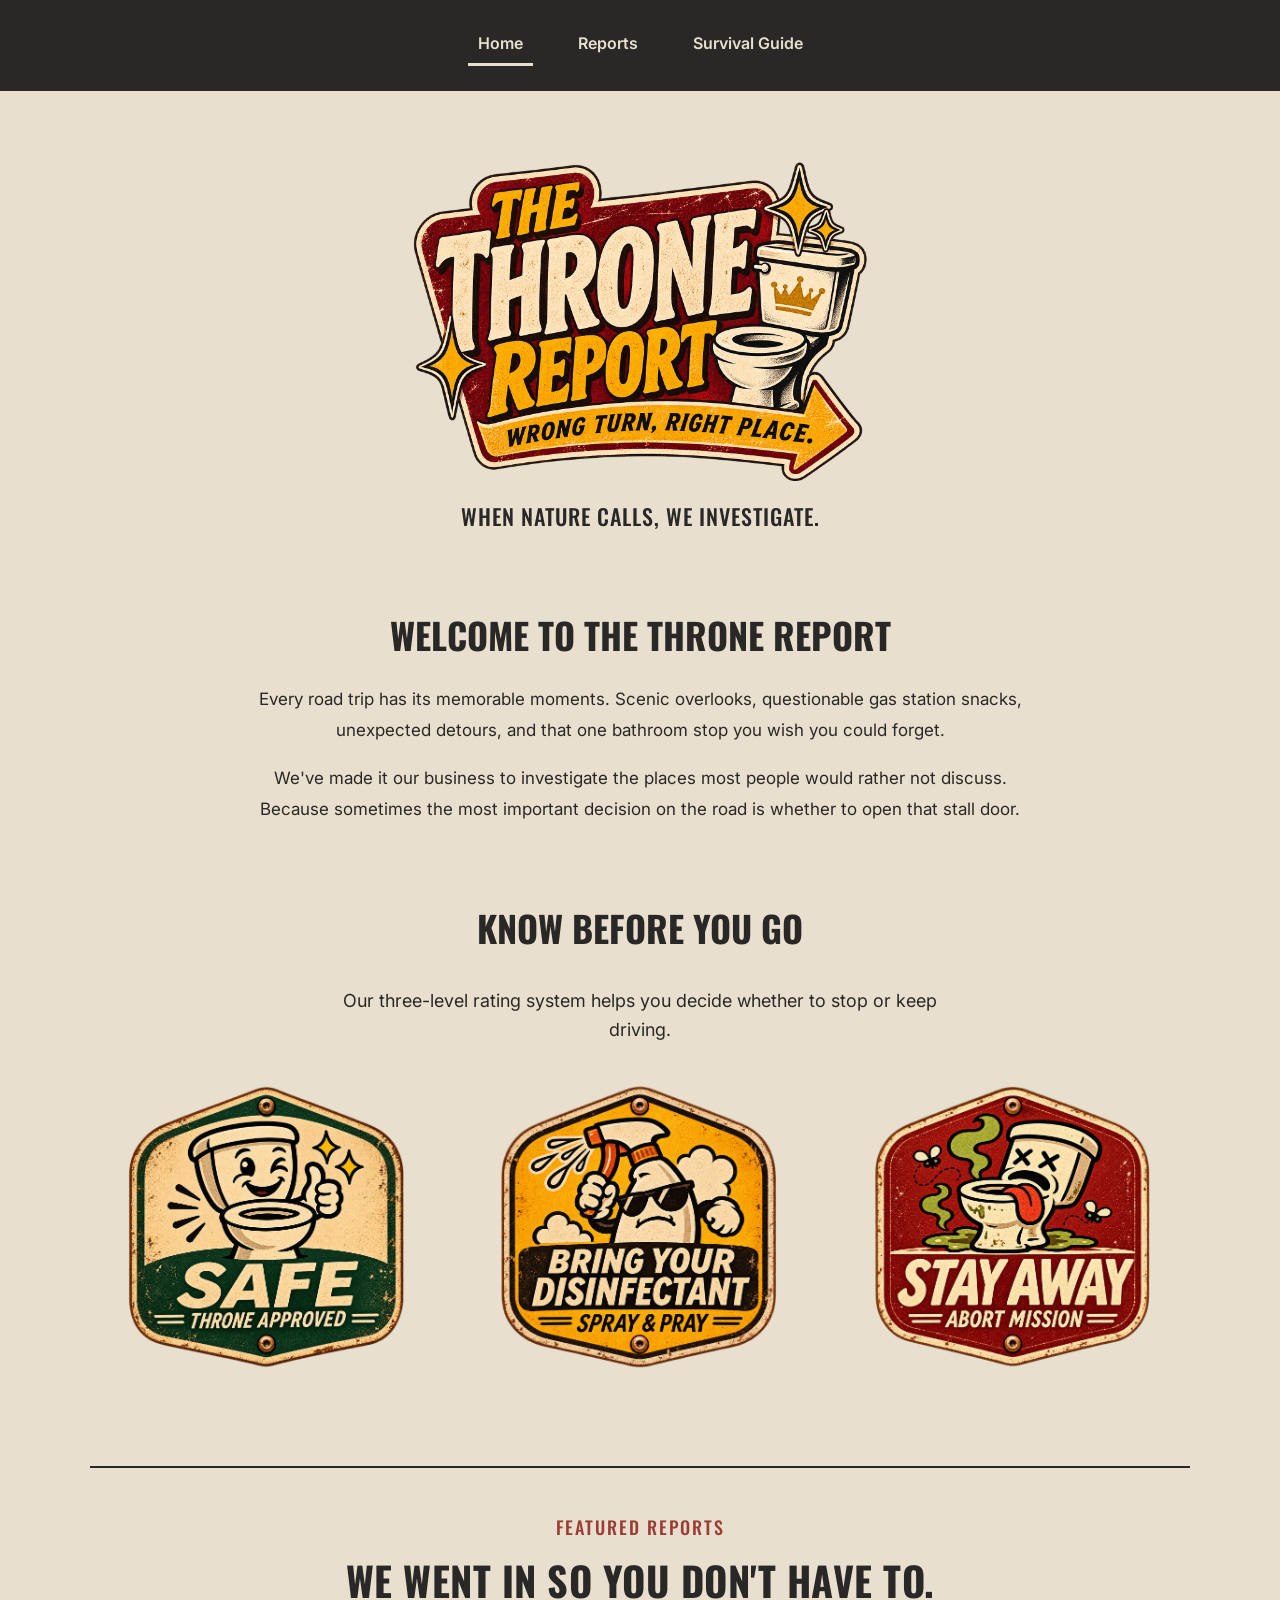
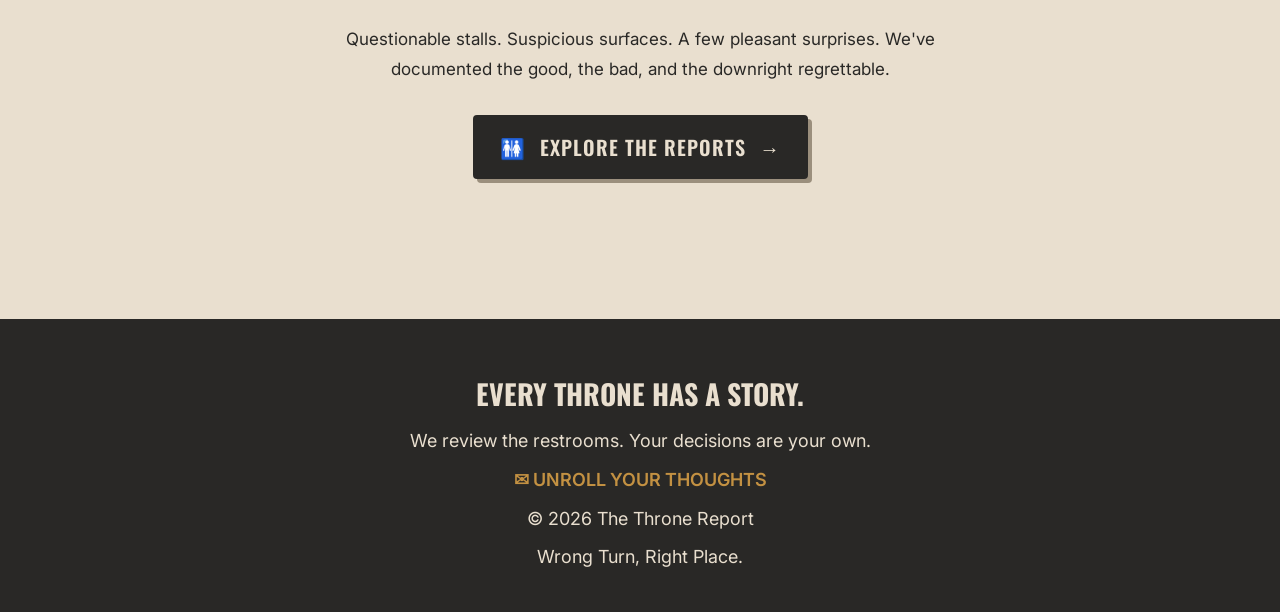
==== commit 02bd6e65: "final updates and adjustments" ====
--- a/index.html
+++ b/index.html
@@ -10,184 +10,178 @@
 <body>
 
 <header>
-    
-<nav aria-label="Main navigation">
-    <a href="index.html" class="current" aria-current="page">Home</a>
-    <a href="reports.html">Reports</a>
-    <a href="survival-guide.html">Survival Guide</a>
-</nav>
-
+    <nav aria-label="Main navigation">
+        <a href="index.html" class="current" aria-current="page">Home</a>
+        <a href="reports.html">Reports</a>
+        <a href="survival-guide.html">Survival Guide</a>
+    </nav>
 </header>
 
 <main>
+
+    <!-- HERO -->
     <section id="hero">
         <img
-    src="images/throne-report-logo.png"
-    alt="The Throne Report - Wrong Turn, Right Place"
-    class="hero-logo"
->
+            src="images/throne-report-logo.png"
+            alt="The Throne Report - Wrong Turn, Right Place"
+            class="hero-logo"
+        >
+
         <h2>When Nature Calls, We Investigate.</h2>
-        
-<a href="reports.html" class="restroom-sign">
-    <span class="sign-icon" aria-hidden="true">🚻</span>
-    <span>Explore the Reports</span>
-    <span aria-hidden="true">→</span>
-</a>
-<a href="#ratings" class="scroll-indicator">
-    <span>THE INVESTIGATION CONTINUES BELOW</span>
-    <span class="scroll-arrow" aria-hidden="true">⌄</span>
-</a>
-    </section>
-
+    </section>
+
+    <!-- WELCOME -->
     <section id="about">
         <h2>Welcome to The Throne Report</h2>
 
-        <p>Every road trip has its memorable moments.
-        The scenic overlooks, questionable gas station
-        snacks, unexpected detours, and that desperate
-        search for a bathroom.</p>
-
-        <p>We're here to document the good, expose the
-        questionable, and help fellow travelers avoid
-        situations they'd rather forget.</p>
-    </section>
-
+        <p>
+            Every road trip has its memorable moments.
+            Scenic overlooks, questionable gas station snacks,
+            unexpected detours, and that one bathroom stop
+            you wish you could forget.
+        </p>
+
+        <p>
+            We've made it our business to investigate the places
+            most people would rather not discuss.
+            Because sometimes the most important decision
+            on the road is whether to open that stall door.
+        </p>
+    </section>
+
+    <!-- RATING SYSTEM -->
     <section id="ratings">
-    <h2>Know Before You Go</h2>
-    <p>Our three-level rating system helps you
-    decide whether to stop or keep driving.</p>
-
-    <div class="rating-cards">
-        
-
-<div class="rating safe flip-card" tabindex="0"
-     aria-label="Safe rating: flip to reveal definition">
-
-    <div class="flip-card-inner">
-
-        <div class="flip-card-front">
-            <img src="images/rating-safe.png"
-                 alt="Safe - Throne Approved">
+        <h2>Know Before You Go</h2>
+
+        <p>
+            Our three-level rating system helps you
+            decide whether to stop or keep driving.
+        </p>
+
+        <div class="rating-cards">
+
+            <!-- SAFE -->
+            <div class="rating safe flip-card"
+                 tabindex="0"
+                 aria-label="Safe rating: flip to reveal definition">
+
+                <div class="flip-card-inner">
+
+                    <div class="flip-card-front">
+                        <img
+                            src="images/rating-safe.png"
+                            alt="Safe - Throne Approved"
+                        >
+                    </div>
+
+                    <div class="flip-card-back safe-back">
+                        <h3>THRONE APPROVED</h3>
+
+                        <p>
+                            A rare roadside sanctuary.
+                            Clean seats, stocked paper,
+                            and absolutely no reason to hover.
+                        </p>
+
+                        <span class="rating-stamp">
+                            OFFICIAL THRONE REPORT RATING
+                        </span>
+                    </div>
+
+                </div>
+            </div>
+
+            <!-- BRING DISINFECTANT -->
+            <div class="rating caution flip-card"
+                 tabindex="0"
+                 aria-label="Bring Disinfectant: flip to reveal definition">
+
+                <div class="flip-card-inner">
+
+                    <div class="flip-card-front">
+                        <img
+                            src="images/rating-disinfectant.png"
+                            alt="Bring Disinfectant"
+                        >
+                    </div>
+
+                    <div class="flip-card-back caution-back">
+                        <h3>SPRAY &amp; PRAY</h3>
+
+                        <p>
+                            Not quite a crime scene, but don't
+                            touch anything you don't have to.
+                            Proceed with wipes and low expectations.
+                        </p>
+
+                        <span class="rating-stamp">
+                            OFFICIAL THRONE REPORT RATING
+                        </span>
+                    </div>
+
+                </div>
+            </div>
+
+            <!-- STAY AWAY -->
+            <div class="rating danger flip-card"
+                 tabindex="0"
+                 aria-label="Stay Away: flip to reveal definition">
+
+                <div class="flip-card-inner">
+
+                    <div class="flip-card-front">
+                        <img
+                            src="images/rating-stay-away.png"
+                            alt="Stay Away"
+                        >
+                    </div>
+
+                    <div class="flip-card-back danger-back">
+                        <h3>ABORT MISSION</h3>
+
+                        <p>
+                            Whatever brought you here can wait.
+                            Get back in the car. We don't ask
+                            questions about what happened inside.
+                        </p>
+
+                        <span class="rating-stamp">
+                            OFFICIAL THRONE REPORT RATING
+                        </span>
+                    </div>
+
+                </div>
+            </div>
+
         </div>
-
-        <div class="flip-card-back safe-back">
-            <h3>THRONE APPROVED</h3>
+    </section>
+
+    <!-- FEATURED REPORTS -->
+    <section id="featured">
+
+        <h2>Featured Reports</h2>
+
+        <div class="featured-intro">
+            <h3>WE WENT IN SO YOU DON'T HAVE TO.</h3>
 
             <p>
-                A rare roadside sanctuary.
-                Clean seats, stocked paper,
-                and absolutely no reason to hover.
+                Questionable stalls. Suspicious surfaces.
+                A few pleasant surprises. We've documented
+                the good, the bad, and the downright regrettable.
             </p>
 
-            <span class="rating-stamp">
-                OFFICIAL THRONE REPORT RATING
-            </span>
+            <a href="reports.html" class="restroom-sign">
+                <span class="sign-icon" aria-hidden="true">🚻</span>
+                <span>Explore the Reports</span>
+                <span aria-hidden="true">→</span>
+            </a>
         </div>
 
-    </div>
-
-</div>
-
-<div class="rating caution flip-card" tabindex="0"
-     aria-label="Bring Disinfectant: flip to reveal definition">
-
-    <div class="flip-card-inner">
-
-        <div class="flip-card-front">
-            <img src="images/rating-disinfectant.png"
-                 alt="Bring Disinfectant">
-        </div>
-
-        <div class="flip-card-back caution-back">
-            <h3>SPRAY &amp; PRAY</h3>
-
-            <p>
-                Not quite a crime scene, but don't
-                touch anything you don't have to.
-                Proceed with wipes and low expectations.
-            </p>
-
-            <span class="rating-stamp">
-                OFFICIAL THRONE REPORT RATING
-            </span>
-        </div>
-
-    </div>
-</div>
-
-<div class="rating danger flip-card" tabindex="0"
-     aria-label="Stay Away: flip to reveal definition">
-
-    <div class="flip-card-inner">
-
-        <div class="flip-card-front">
-            <img src="images/rating-stay-away.png"
-                 alt="Stay Away">
-        </div>
-
-        <div class="flip-card-back danger-back">
-            <h3>ABORT MISSION</h3>
-
-            <p>
-                Whatever brought you here can wait.
-                Get back in the car. We don't ask
-                questions about what happened inside.
-            </p>
-
-            <span class="rating-stamp">
-                OFFICIAL THRONE REPORT RATING
-            </span>
-        </div>
-
-    </div>
-</div>
-
-
-    </div>
-</section>
-
-<section id="featured">
-    <h2>Featured Reports</h2>
-    <p>Three stops. Three very different experiences.</p>
-
-    <div class="featured-cards">
-        
-<article class="featured-report">
-    <img src="images/clean-restroom.jpg"
-         alt="Clean public restroom">
-
-    <h3>The Royal Flush</h3>
-    <p class="report-rating safe-text">SAFE</p>
-
-    <a href="reports.html#royal-flush">View Report →</a>
-</article>
-
-<article class="featured-report">
-    <img src="images/older-sink.jpg"
-         alt="Older public restroom sink">
-
-    <h3>The Splash Zone</h3>
-    <p class="report-rating caution-text">
-        BRING YOUR DISINFECTANT
-    </p>
-
-    <a href="reports.html#splash-zone">View Report →</a>
-</article>
-
-<article class="featured-report">
-    <img src="images/neglected-stall.png"
-         alt="Neglected public restroom stall">
-
-    <h3>The Point of No Return</h3>
-    <p class="report-rating danger-text">STAY AWAY</p>
-
-    <a href="reports.html#point-of-no-return">View Report →</a>
-</article>
-
-    </div>
-</section>
+    </section>
+
 </main>
 
+<!-- FOOTER -->
 <footer>
     <h2>Every Throne Has a Story.</h2>
 
@@ -207,4 +201,4 @@
 </footer>
 
 </body>
-</html>+</html>
--- a/css/style.css
+++ b/css/style.css
@@ -1,6 +1,3 @@
-
-/* The Throne Report - Brand Colors & Fonts */
-
 @import url('https://fonts.googleapis.com/css2?family=Inter:wght@400;600&family=Oswald:wght@500;600;700&display=swap');
 
 :root {
@@ -125,150 +122,31 @@
     margin: 10px 0;
 }
 
-/* Rating Cards */
-
-.rating-cards,
-.featured-cards,
-.report-cards {
+
+/* Shared card layouts and rating colors */
+.rating-cards, .report-cards {
     display: grid;
-    grid-template-columns: repeat(3, 1fr);
+    grid-template-columns: repeat(3, minmax(0, 1fr));
     gap: 20px;
 }
-
-.rating,
-.featured-cards article,
-.report {
-    background-color: #fff;
-    padding: 25px;
-    border-radius: 8px;
-}
-
-/* Rating Colors */
-
-.safe {
-    border-top: 6px solid var(--teal);
-}
-
-.caution {
-    border-top: 6px solid var(--mustard);
-}
-
-.danger {
-    border-top: 6px solid var(--red);
-}
-
-/* Card Headings */
-
-.safe h3 {
-    color: var(--teal);
-}
-
-.caution h3 {
-    color: #85601F;
-}
-
-.danger h3 {
-    color: var(--red);
-}
-
-/* Featured Report Links */
-
-.featured-cards a {
-    display: inline-block;
-    margin-top: 10px;
-}
-
-/* Photo Gallery */
-
-.gallery-grid {
-    display: grid;
-    grid-template-columns: repeat(3, 1fr);
-    gap: 15px;
-}
-
-.gallery-grid img {
-    width: 100%;
-    height: 220px;
-    object-fit: cover;
-    border-radius: 6px;
-    cursor: pointer;
-}
-
-/* Embedded Map & Video */
-
-iframe {
-    max-width: 100%;
-    border: none;
-    border-radius: 6px;
-}
-
-/* Mobile Layout */
+.safe { border-top: 6px solid var(--teal); }
+.caution { border-top: 6px solid var(--mustard); }
+.danger { border-top: 6px solid var(--red); }
+.safe h3 { color: var(--teal); }
+.caution h3 { color: #85601F; }
+.danger h3 { color: var(--red); }
+
+/* Embedded media */
+iframe { max-width: 100%; border: none; border-radius: 6px; }
 
 @media (max-width: 768px) {
-    .rating-cards,
-    .featured-cards,
-    .report-cards,
-    .gallery-grid {
-        grid-template-columns: 1fr;
-    }
-
-    nav {
-        flex-wrap: wrap;
-        gap: 15px;
-    }
-
-    h1 {
-        font-size: 40px;
-    }
-}
-
-#hero {
-    text-align: center;
-}
-
-.hero-logo {
-    display: block;
-    width: 100%;
-    max-width: 480px;
-    height: auto;
-    margin: 0 auto 25px;
-}
-
-#hero .restroom-sign {
-    display: inline-flex;
-    align-items: center;
-    justify-content: center;
-    gap: 14px;
-    background-color: var(--teal);
-    color: var(--cream);
-    border: 3px solid var(--black);
-    border-radius: 4px;
-    padding: 12px 22px;
-    font-family: 'Oswald', sans-serif;
-    font-size: 20px;
-    font-weight: 600;
-    text-transform: uppercase;
-    letter-spacing: 1px;
-    text-decoration: none;
-    transition: background-color 0.2s ease;
-}
-
-#hero .restroom-sign:hover {
-    background-color: var(--black);
-    color: var(--cream);
-}
-
-#hero .restroom-sign:focus-visible {
-    outline: 3px solid var(--red);
-    outline-offset: 4px;
-}
-#hero h2 {
-    margin-bottom: 22px;
-}
-
-#ratings {
-    text-align: center;
-}
+    .rating-cards, .report-cards { grid-template-columns: 1fr; }
+    nav { flex-wrap: wrap; gap: 15px; }
+    h1 { font-size: 40px; }
+}
+
+/* Homepage rating signs */
+#ratings { text-align: center; }
 
 #ratings .rating {
     background: transparent;
@@ -291,74 +169,6 @@
     line-height: 1.5;
 }
 
-/* Vintage Featured Report Cards */
-
-#featured {
-    text-align: center;
-}
-
-#featured .featured-report {
-    background-color: #F7F1E6;
-    border: 2px solid var(--black);
-    border-radius: 3px;
-    padding: 12px;
-    text-align: left;
-    box-shadow: 4px 4px 0 var(--black);
-    display: flex;
-    flex-direction: column;
-}
-
-#featured .featured-report img {
-    width: 100%;
-    height: 180px;
-    object-fit: cover;
-    border: 1px solid var(--black);
-    box-sizing: border-box;
-}
-
-#featured .featured-report h3 {
-    font-size: 24px;
-    margin: 15px 0 5px;
-}
-
-#featured .report-rating {
-    font-family: 'Oswald', sans-serif;
-    font-size: 15px;
-    font-weight: 600;
-    letter-spacing: 1px;
-    margin: 5px 0 15px;
-}
-
-.safe-text {
-    color: var(--teal);
-}
-
-.caution-text {
-    color: #85601F;
-}
-
-.danger-text {
-    color: var(--red);
-}
-
-#featured .featured-report a {
-    margin-top: auto;
-    padding-top: 12px;
-    border-top: 1px solid var(--black);
-    text-transform: uppercase;
-    font-family: 'Oswald', sans-serif;
-    letter-spacing: 1px;
-}
-
-#featured .featured-report {
-    transition: transform 0.2s ease,
-                box-shadow 0.2s ease;
-}
-
-#featured .featured-report:hover {
-    transform: translateY(-4px);
-    box-shadow: 6px 6px 0 var(--black);
-}
 
 nav a {
     padding: 6px 10px;
@@ -541,33 +351,8 @@
     color: var(--cream);
 }
 
-#reports .report-cards {
-    align-items: start;
-    gap: 20px;
-}
-
-#reports .report {
-    background-color: #F7F1E6;
-    border: 2px solid var(--black);
-    border-radius: 3px;
-    border-top-width: 6px;
-    padding: 18px;
-    box-shadow: 4px 4px 0 var(--black);
-    min-width: 0;
-}
-
-#reports .report.safe {
-    border-top-color: var(--teal);
-}
-
-#reports .report.caution {
-    border-top-color: var(--mustard);
-}
-
-#reports .report.danger {
-    border-top-color: var(--red);
-}
-
+
+/* Report archive metadata */
 .report-header {
     display: flex;
     justify-content: space-between;
@@ -577,172 +362,20 @@
     border-bottom: 1px solid var(--black);
     padding-bottom: 10px;
 }
-
-.report-file,
-.report-category,
-.flush-count,
-.flush-guide {
+.report-file, .report-category {
     font-family: 'Oswald', sans-serif;
     font-size: 13px;
     font-weight: 600;
     letter-spacing: 0.5px;
 }
-
-.report-file {
-    color: var(--red);
-}
-
-.report-category {
-    color: var(--black);
-}
-
-#reports .report.safe .report-category {
-    color: var(--teal);
-}
-
-#reports .report.caution .report-category {
-    color: #85601F;
-}
-
-#reports .report.danger .report-category {
-    color: var(--red);
-}
-
-#reports .report h2 {
-    font-size: 25px;
-    line-height: 1.2;
-    margin: 16px 0 12px;
-}
-
-.flush-guide {
-    margin-bottom: 24px;
-    color: var(--red);
-}
-
-.flush-rating {
-    display: flex;
-    align-items: center;
-    flex-wrap: wrap;
-    gap: 8px;
-    margin-bottom: 12px;
-}
-
-.flush-icons {
-    display: flex;
-    gap: 4px;
-}
-
-
-.drop-icon {
-    width: 23px;
-    height: 23px;
-    fill: none;
-    stroke: #B6AEA0;
-    stroke-width: 1.5;
-    stroke-linejoin: round;
-}
-
-.drop-icon.filled {
-    fill: currentColor;
-    stroke: currentColor;
-}
-
-.safe .drop-icon.filled {
-    color: var(--teal);
-}
-
-.caution .drop-icon.filled {
-    color: var(--mustard);
-}
-
-.danger .drop-icon.filled {
-    color: var(--red);
-}
-
-.flush-count {
-    color: var(--black);
-}
-
-#reports .report-preview {
-    font-size: 15px;
-    line-height: 1.5;
-    margin: 10px 0 16px;
-}
-
-.report-details {
-    border-top: 1px solid var(--black);
-    padding-top: 12px;
-}
-
-.report-details summary {
-    cursor: pointer;
-    color: var(--red);
-    font-family: 'Oswald', sans-serif;
-    font-size: 15px;
-    font-weight: 600;
-    letter-spacing: 0.5px;
-}
-
-.report-details summary:hover {
-    text-decoration: underline;
-}
-
-.report-details summary:focus-visible {
-    outline: 2px solid var(--red);
-    outline-offset: 4px;
-}
-
-.report-expanded p {
-    font-size: 15px;
-    line-height: 1.5;
-    margin: 12px 0;
-}
-
-@media (max-width: 768px) {
-    #reports .report-cards {
-        grid-template-columns: 1fr;
-        gap: 16px;
-    }
-
-    #reports .report {
-        padding: 14px;
-    }
-
-    #reports .report h2 {
-        font-size: 23px;
-        margin: 12px 0 10px;
-    }
-
-    .drop-icon {
-        width: 20px;
-        height: 20px;
-    }
-
-    #reports .report-preview {
-        margin: 8px 0 12px;
-    }
-}
-
-#reports > h1 {
-    margin-bottom: 5px;
-}
-
-#reports > h1 + p {
-    margin-top: 0;
-    margin-bottom: 22px;
-    font-size: 18px;
-}
-
-#reports .flush-guide {
-    font-family: 'Oswald', sans-serif;
-    font-size: 18px;
-    font-weight: 600;
-    line-height: 1.4;
-    color: var(--red);
-    letter-spacing: 0.3px;
-    margin-top: 0;
-    margin-bottom: 28px;
-}
+.report-category { color: var(--black); }
+#reports .report.safe .report-category { color: var(--teal); }
+#reports .report.caution .report-category { color: #85601F; }
+#reports .report.danger .report-category { color: var(--red); }
+#reports > h1 { margin-bottom: 5px; }
+#reports > h1 + p { margin-top: 0; margin-bottom: 22px; font-size: 18px; }
+
+/* Evidence gallery scrolling */
 
 #gallery h2 {
     margin-bottom: 5px;
@@ -770,109 +403,11 @@
     scrollbar-color: var(--red) transparent;
 }
 
-.evidence-card {
-    flex: 0 0 290px;
-    margin: 0;
-    background-color: #F7F1E6;
-    border: 2px solid var(--black);
-    border-top: 6px solid var(--mustard);
-    box-shadow: 4px 4px 0 var(--black);
-    scroll-snap-align: start;
-}
-
-.evidence-card a {
-    display: block;
-    margin: 12px 12px 0;
-    overflow: hidden;
-}
-
-.evidence-card img {
-    display: block;
-    width: 100%;
-    height: 190px;
-    object-fit: cover;
-    filter: saturate(0.85);
-    transition: transform 0.3s ease, filter 0.3s ease;
-}
-
-.evidence-card a:hover img {
-    transform: scale(1.05);
-    filter: saturate(1);
-}
-
-.evidence-card figcaption {
-    display: flex;
-    flex-direction: column;
-    padding: 12px 14px 16px;
-}
-
-.evidence-card figcaption span {
-    font-family: 'Oswald', sans-serif;
-    font-size: 13px;
-    color: var(--red);
-    letter-spacing: 1px;
-}
-
-.evidence-card figcaption strong {
-    font-family: 'Oswald', sans-serif;
-    font-size: 22px;
-    text-transform: uppercase;
-    line-height: 1.3;
-    margin: 5px 0;
-}
-
-.evidence-card figcaption small {
-    font-family: 'Inter', sans-serif;
-    font-size: 13px;
-    line-height: 1.5;
-}
-
-@media (max-width: 768px) {
-    .evidence-card {
-        flex-basis: 250px;
-    }
-
-    .evidence-card img {
-        height: 170px;
-    }
-}
-
-.gallery-controls {
-    display: flex;
-    justify-content: flex-end;
-    gap: 10px;
-    margin-bottom: 12px;
-}
-
-.gallery-controls button {
-    background-color: var(--black);
-    color: var(--cream);
-    border: 2px solid var(--black);
-    border-radius: 3px;
-    width: 44px;
-    height: 40px;
-    font-size: 22px;
-    cursor: pointer;
-    transition: background-color 0.2s ease;
-}
-
-.gallery-controls button:hover {
-    background-color: var(--mustard);
-    color: var(--black);
-}
-
-.evidence-gallery {
-    scrollbar-width: none;
-}
-
-.evidence-gallery::-webkit-scrollbar {
-    display: none;
-}
-
-.gallery-wrapper {
-    position: relative;
-}
-
+
+ .evidence-card { margin: 0; }
+.evidence-gallery { scrollbar-width: none; }
+.evidence-gallery::-webkit-scrollbar { display: none; }
+.gallery-wrapper { position: relative; }
 .gallery-controls {
     position: absolute;
     top: 50%;
@@ -883,10 +418,8 @@
     justify-content: space-between;
     pointer-events: none;
     z-index: 2;
-    margin: 0;
     padding: 0 10px;
 }
-
 .gallery-controls button {
     pointer-events: auto;
     background-color: var(--black);
@@ -895,9 +428,11 @@
     border-radius: 3px;
     width: 42px;
     height: 42px;
+    font-size: 22px;
     opacity: 0.9;
-}
-
+    cursor: pointer;
+    transition: background-color 0.2s ease;
+}
 .gallery-controls button:hover {
     background-color: var(--mustard);
     color: var(--black);
@@ -916,7 +451,7 @@
 #map iframe {
     display: block;
     width: 100%;
-    border: 2px solid var(--black) !important;
+    border: 2px solid var(--black);
     border-radius: 3px;
     box-shadow: 5px 5px 0 var(--black);
 }
@@ -1489,53 +1024,589 @@
     }
 }
 
-/* Home Page Scroll Indicator */
-
-.scroll-indicator {
+
+html { scroll-behavior: smooth; }
+@media (prefers-reduced-motion: reduce) {
+    html { scroll-behavior: auto; }
+}
+
+
+/* =========================================
+   HOME PAGE — FINAL REVISIONS
+   ========================================= */
+
+/* Hero */
+
+#hero {
+    text-align: center;
+    padding: 30px 0 15px;
+}
+
+#hero .hero-logo {
+    display: block;
+    width: 100%;
+    max-width: 480px;
+    height: auto;
+    margin: 0 auto 20px;
+}
+
+#hero h2 {
+    margin: 0;
+    font-size: 22px;
+    font-weight: 500;
+    letter-spacing: 1px;
+    line-height: 1.4;
+}
+
+/* Welcome Section */
+
+#about {
+    max-width: 780px;
+    margin: 0 auto 75px;
+    text-align: center;
+}
+
+#about h2 {
+    margin-bottom: 20px;
+}
+
+#about p {
+    font-size: 17px;
+    line-height: 1.8;
+    margin: 0 auto 18px;
+}
+
+/* Rating Section */
+
+#ratings {
+    margin-bottom: 85px;
+}
+
+#ratings > p {
+    max-width: 600px;
+    margin: 0 auto 30px;
+}
+
+/* Featured Reports — New Layout */
+
+#featured {
+    text-align: center;
+    padding: 45px 25px 60px;
+    margin-bottom: 40px;
+    border-top: 2px solid var(--black);
+}
+
+#featured > h2 {
+    font-size: 18px;
+    font-weight: 500;
+    letter-spacing: 2px;
+    margin: 0 0 14px;
+    color: var(--red);
+}
+
+#featured .featured-intro {
+    max-width: 760px;
+    margin: 0 auto;
+}
+
+#featured .featured-intro h3 {
+    font-family: 'Oswald', sans-serif;
+    font-size: 40px;
+    font-weight: 700;
+    letter-spacing: 0.5px;
+    line-height: 1.2;
+    color: var(--black);
+    margin: 0 0 20px;
+}
+
+#featured .featured-intro p {
+    max-width: 610px;
+    margin: 0 auto 30px;
+    font-size: 17px;
+    line-height: 1.8;
+}
+
+/* Report Navigation Button */
+
+#featured .restroom-sign {
+    display: inline-flex;
+    align-items: center;
+    justify-content: center;
+    gap: 14px;
+
+    padding: 13px 24px;
+
+    background-color: var(--black);
+    color: var(--cream);
+
+    border: 3px solid var(--black);
+    border-radius: 4px;
+
+    font-family: 'Oswald', sans-serif;
+    font-size: 20px;
+    font-weight: 600;
+    text-transform: uppercase;
+    letter-spacing: 1px;
+    text-decoration: none;
+
+    box-shadow: 4px 4px 0 #9B8F7D;
+
+    transition:
+        transform 0.2s ease,
+        background-color 0.2s ease,
+        box-shadow 0.2s ease;
+}
+
+#featured .restroom-sign:hover {
+    background-color: #44413D;
+    color: var(--cream);
+    transform: translateY(-3px);
+    box-shadow: 4px 7px 0 #9B8F7D;
+}
+
+#featured .restroom-sign:focus-visible {
+    outline: 3px solid var(--teal);
+    outline-offset: 5px;
+}
+
+/* Mobile Adjustments */
+
+@media (max-width: 768px) {
+
+    #hero {
+        padding: 15px 0 10px;
+    }
+
+    #hero h2 {
+        font-size: 18px;
+    }
+
+    #about {
+        margin-bottom: 55px;
+    }
+
+    #about p {
+        font-size: 16px;
+        line-height: 1.7;
+    }
+
+    #ratings {
+        margin-bottom: 60px;
+    }
+
+    #featured {
+        padding: 35px 10px 45px;
+    }
+
+    #featured .featured-intro h3 {
+        font-size: 30px;
+    }
+
+    #featured .featured-intro p {
+        font-size: 16px;
+    }
+
+    #featured .restroom-sign {
+        font-size: 17px;
+        padding: 12px 16px;
+        gap: 10px;
+    }
+}
+
+@media (max-width: 380px) {
+
+    #featured .featured-intro h3 {
+        font-size: 26px;
+    }
+
+    #featured .restroom-sign {
+        font-size: 15px;
+    }
+}
+
+/* HOME PAGE — TYPOGRAPHY HIERARCHY */
+
+/* Hero supporting tagline */
+#hero h2 {
+    font-size: 22px;
+    font-weight: 500;
+    letter-spacing: 1px;
+    line-height: 1.4;
+    margin: 0;
+}
+
+/* Featured Reports section label */
+#featured > h2 {
+    font-size: 18px;
+    font-weight: 500;
+    letter-spacing: 2px;
+    color: var(--red);
+    margin-bottom: 14px;
+}
+
+/* Featured Reports main headline */
+#featured .featured-intro h3 {
+    font-size: 40px;
+    font-weight: 700;
+    letter-spacing: 0.5px;
+    line-height: 1.2;
+    color: var(--black);
+    margin-bottom: 20px;
+}
+
+@media (max-width: 768px) {
+    #hero h2 {
+        font-size: 18px;
+    }
+
+    #featured .featured-intro h3 {
+        font-size: 30px;
+    }
+}
+
+/* =========================================
+   REPORTS PAGE — REVISED STYLING
+   ========================================= */
+
+/* Rating Legend */
+
+#reports .report-legend {
+    margin: 30px 0 35px;
+    padding: 20px;
+    background-color: #F7F1E6;
+    border: 2px solid var(--black);
+    border-radius: 3px;
+}
+
+#reports .legend-heading {
+    margin: 0 0 15px;
+    font-family: 'Oswald', sans-serif;
+    font-size: 16px;
+    font-weight: 600;
+    letter-spacing: 1px;
+    text-align: center;
+}
+
+#reports .legend-items {
+    display: flex;
+    justify-content: center;
+    align-items: center;
+    flex-wrap: wrap;
+    gap: 25px;
+}
+
+#reports .legend-item {
+    display: flex;
+    align-items: center;
+    gap: 8px;
+    font-family: 'Oswald', sans-serif;
+    font-size: 15px;
+    font-weight: 600;
+}
+
+#reports .legend-item img {
+    width: 32px;
+    height: 32px;
+    object-fit: contain;
+}
+
+/* Report Cards */
+
+#reports .report-cards {
+    align-items: start;
+    gap: 22px;
+}
+
+#reports .report {
+    background-color: #F7F1E6;
+    border: 2px solid var(--black);
+    border-top-width: 6px;
+    border-radius: 3px;
+    padding: 18px;
+    box-shadow: 4px 4px 0 var(--black);
+    min-width: 0;
+}
+
+#reports .report.safe {
+    border-top-color: var(--teal);
+}
+
+#reports .report.caution {
+    border-top-color: var(--mustard);
+}
+
+#reports .report.danger {
+    border-top-color: var(--red);
+}
+
+#reports .report-file {
+    color: var(--black);
+}
+
+#reports .report h2 {
+    font-size: 25px;
+    line-height: 1.2;
+    margin: 16px 0 14px;
+}
+
+/* New Report Rating Icons */
+
+#reports .report-rating {
+    display: flex;
+    align-items: center;
+    gap: 10px;
+    margin-bottom: 15px;
+}
+
+#reports .report-rating img {
+    width: 42px;
+    height: 42px;
+    object-fit: contain;
+}
+
+#reports .report-rating span {
+    font-family: 'Oswald', sans-serif;
+    font-size: 15px;
+    font-weight: 600;
+    letter-spacing: 0.5px;
+    color: var(--black);
+}
+
+/* Report Previews and Expanded Details */
+
+#reports .report-preview {
+    font-size: 15px;
+    line-height: 1.6;
+    margin: 12px 0 18px;
+}
+
+#reports .report-details {
+    border-top: 1px solid var(--black);
+    padding-top: 12px;
+}
+
+#reports .report-details summary {
+    color: var(--black);
+    font-family: 'Oswald', sans-serif;
+    font-size: 15px;
+    font-weight: 600;
+    letter-spacing: 0.5px;
+    cursor: pointer;
+}
+
+#reports .report-details summary:hover {
+    color: var(--teal);
+    text-decoration: underline;
+}
+
+#reports .report-details summary:focus-visible {
+    outline: 3px solid var(--teal);
+    outline-offset: 4px;
+}
+
+#reports .report-expanded p {
+    font-size: 15px;
+    line-height: 1.6;
+    margin: 14px 0;
+}
+
+#reports .report-expanded strong {
+    color: var(--black);
+}
+
+/* More Reports Coming Soon */
+
+#reports .reports-coming-soon {
+    max-width: 650px;
+    margin: 55px auto 0;
+    text-align: center;
+}
+
+#reports .reports-coming-soon h2 {
+    font-size: 25px;
+    font-weight: 600;
+    letter-spacing: 1px;
+    margin-bottom: 12px;
+}
+
+#reports .reports-coming-soon p {
+    font-size: 16px;
+    line-height: 1.7;
+    margin: 0 auto;
+}
+
+/* =========================================
+   EVIDENCE GALLERY — REVISED STYLING
+   ========================================= */
+
+/* Distinguish EXHIBITS from FILE Reports */
+
+#gallery .evidence-card {
+    flex: 0 0 290px;
+    background-color: transparent;
+    border: none;
+    border-radius: 0;
+    box-shadow: none;
+    padding: 0;
+    scroll-snap-align: start;
+}
+
+#gallery .evidence-card a {
+    display: block;
+    margin: 0;
+    overflow: hidden;
+    border: 3px solid var(--black);
+    border-radius: 3px;
+    background-color: var(--black);
+}
+
+#gallery .evidence-card img {
+    display: block;
+    width: 100%;
+    height: 195px;
+    object-fit: cover;
+    filter: saturate(0.85);
+    transition: transform 0.3s ease,
+                filter 0.3s ease;
+}
+
+#gallery .evidence-card a:hover img {
+    transform: scale(1.04);
+    filter: saturate(1);
+}
+
+/* Exhibit Captions */
+
+#gallery .evidence-card figcaption {
     display: flex;
     flex-direction: column;
+    align-items: flex-start;
+    padding: 12px 2px 15px;
+}
+
+#gallery .evidence-card figcaption > span {
+    font-family: 'Oswald', sans-serif;
+    font-size: 13px;
+    font-weight: 600;
+    letter-spacing: 1px;
+    color: var(--black);
+}
+
+#gallery .evidence-card figcaption strong {
+    font-family: 'Oswald', sans-serif;
+    font-size: 21px;
+    font-weight: 600;
+    text-transform: uppercase;
+    line-height: 1.3;
+    margin: 5px 0;
+}
+
+#gallery .evidence-card figcaption small {
+    font-family: 'Inter', sans-serif;
+    font-size: 14px;
+    line-height: 1.5;
+}
+
+/* Exhibit Rating Icons */
+
+#gallery .evidence-rating {
+    display: flex;
     align-items: center;
-    gap: 4px;
-    margin: 24px auto 0;
-    color: var(--black);
-    font-family: "Oswald", sans-serif;
-    font-size: 12px;
-    letter-spacing: 2px;
-    text-decoration: none;
-    text-align: center;
-    transition: color 0.2s ease;
-}
-
-.scroll-indicator:hover,
-.scroll-indicator:focus-visible {
+    gap: 8px;
+    margin-top: 15px;
+    padding-top: 10px;
+    width: 100%;
+    border-top: 1px solid #B6AEA0;
+    box-sizing: border-box;
+}
+
+#gallery .evidence-rating img {
+    width: 27px;
+    height: 27px;
+    object-fit: contain;
+    filter: none;
+    flex-shrink: 0;
+}
+
+#gallery .evidence-rating span {
+    font-family: 'Oswald', sans-serif;
+    font-size: 14px;
+    font-weight: 600;
+    letter-spacing: 0.5px;
+}
+
+#gallery .evidence-rating.safe-text span {
+    color: var(--teal);
+}
+
+#gallery .evidence-rating.caution-text span {
+    color: #85601F;
+}
+
+#gallery .evidence-rating.danger-text span {
     color: var(--red);
 }
 
-.scroll-arrow {
-    font-size: 30px;
-    line-height: 1;
-    animation: scroll-bounce 2s infinite;
-}
-
-@keyframes scroll-bounce {
-    0%, 100% {
-        transform: translateY(0);
-    }
-    50% {
-        transform: translateY(6px);
-    }
-}
-
-html {
-    scroll-behavior: smooth;
-}
-
-@media (prefers-reduced-motion: reduce) {
-    html {
-        scroll-behavior: auto;
-    }
-
-    .scroll-arrow {
-        animation: none;
-    }
-}
+/* =========================================
+   REPORTS PAGE — MOBILE
+   ========================================= */
+
+@media (max-width: 768px) {
+
+    #reports .report-legend {
+        padding: 18px 12px;
+    }
+
+    #reports .legend-items {
+        gap: 15px;
+    }
+
+    #reports .legend-item {
+        font-size: 13px;
+    }
+
+    #reports .legend-item img {
+        width: 28px;
+        height: 28px;
+    }
+
+    #reports .report-cards {
+        grid-template-columns: 1fr;
+        gap: 18px;
+    }
+
+    #reports .report {
+        padding: 16px;
+    }
+
+    #reports .reports-coming-soon {
+        margin-top: 45px;
+    }
+
+    #gallery .evidence-card {
+        flex-basis: 250px;
+    }
+
+    #gallery .evidence-card img {
+        height: 175px;
+    }
+}
+
+/* Reports — Restroom Photographs */
+
+#reports .report-photo {
+    display: block;
+    width: 100%;
+    height: 180px;
+    object-fit: cover;
+    border: 1px solid var(--black);
+    border-radius: 3px;
+    box-sizing: border-box;
+    margin: 0 0 18px;
+}
+
+@media (max-width: 768px) {
+    #reports .report-photo {
+        height: 220px;
+    }
+}
